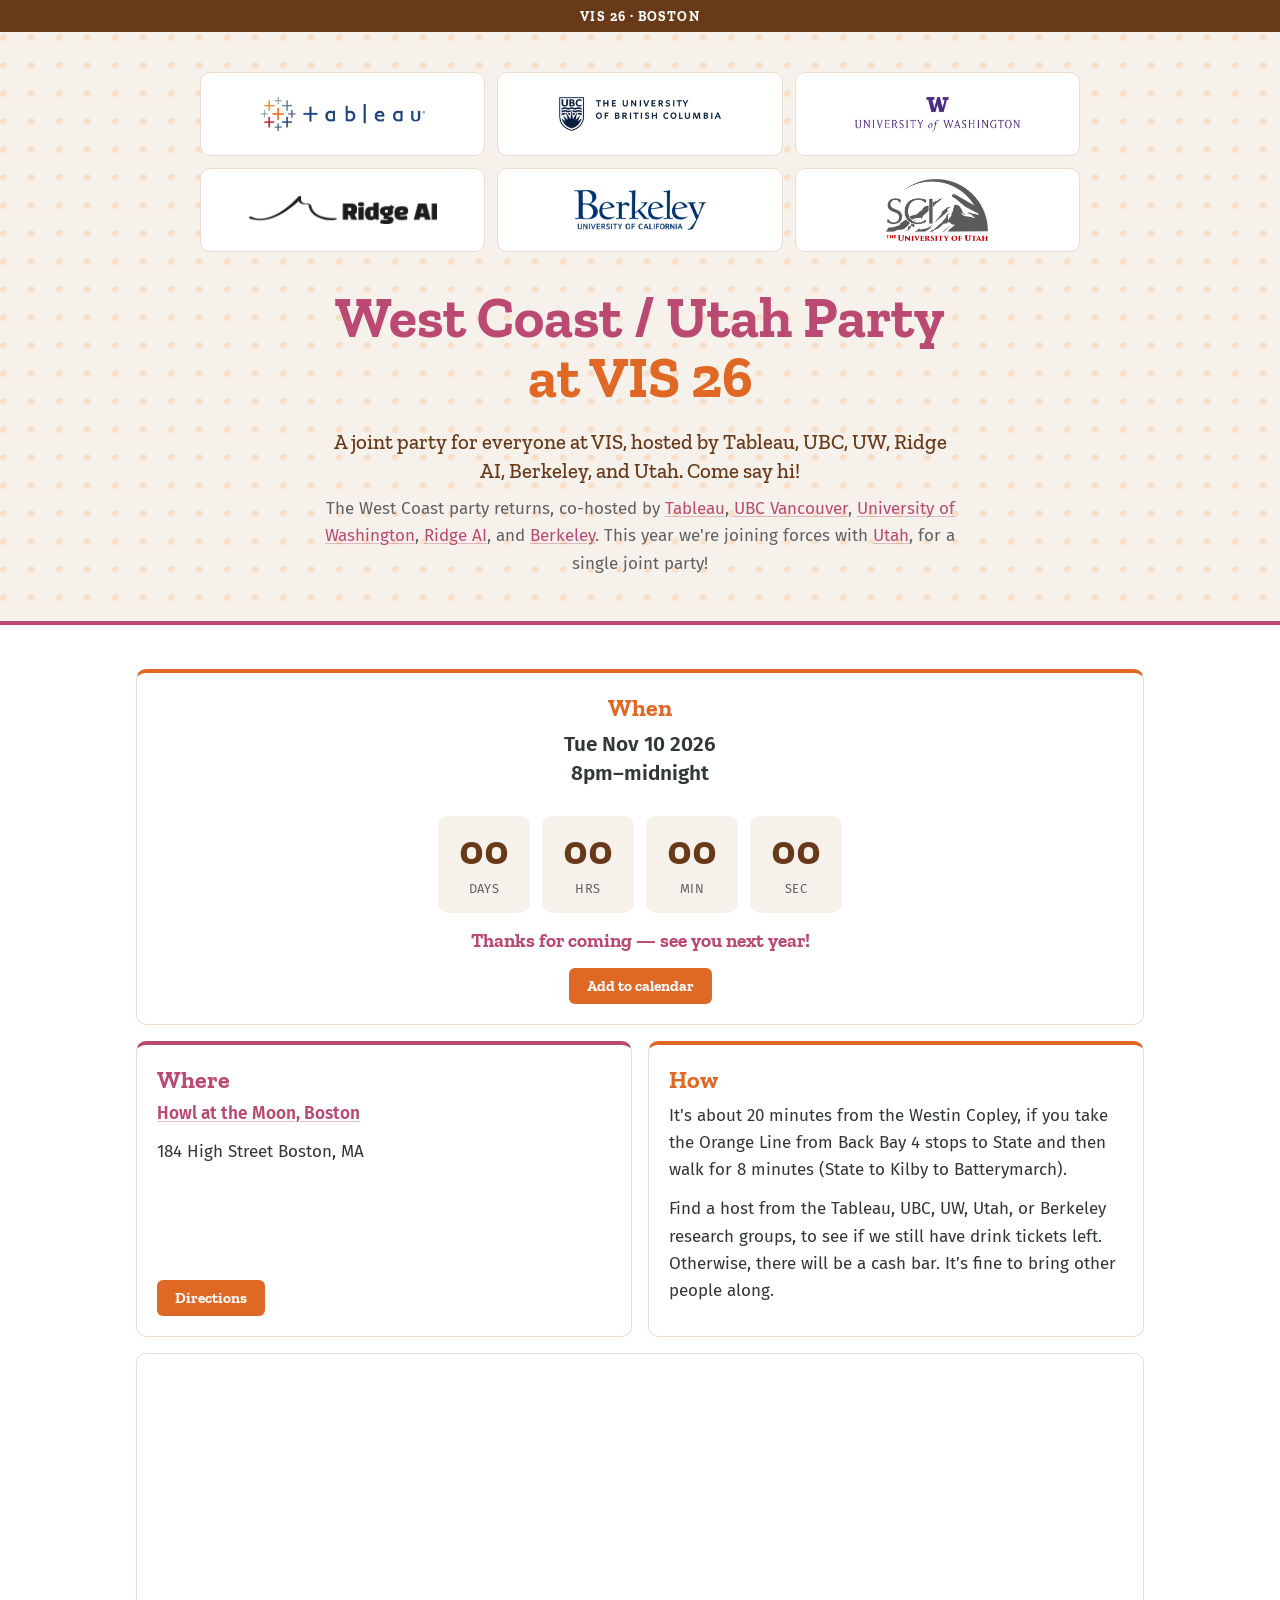
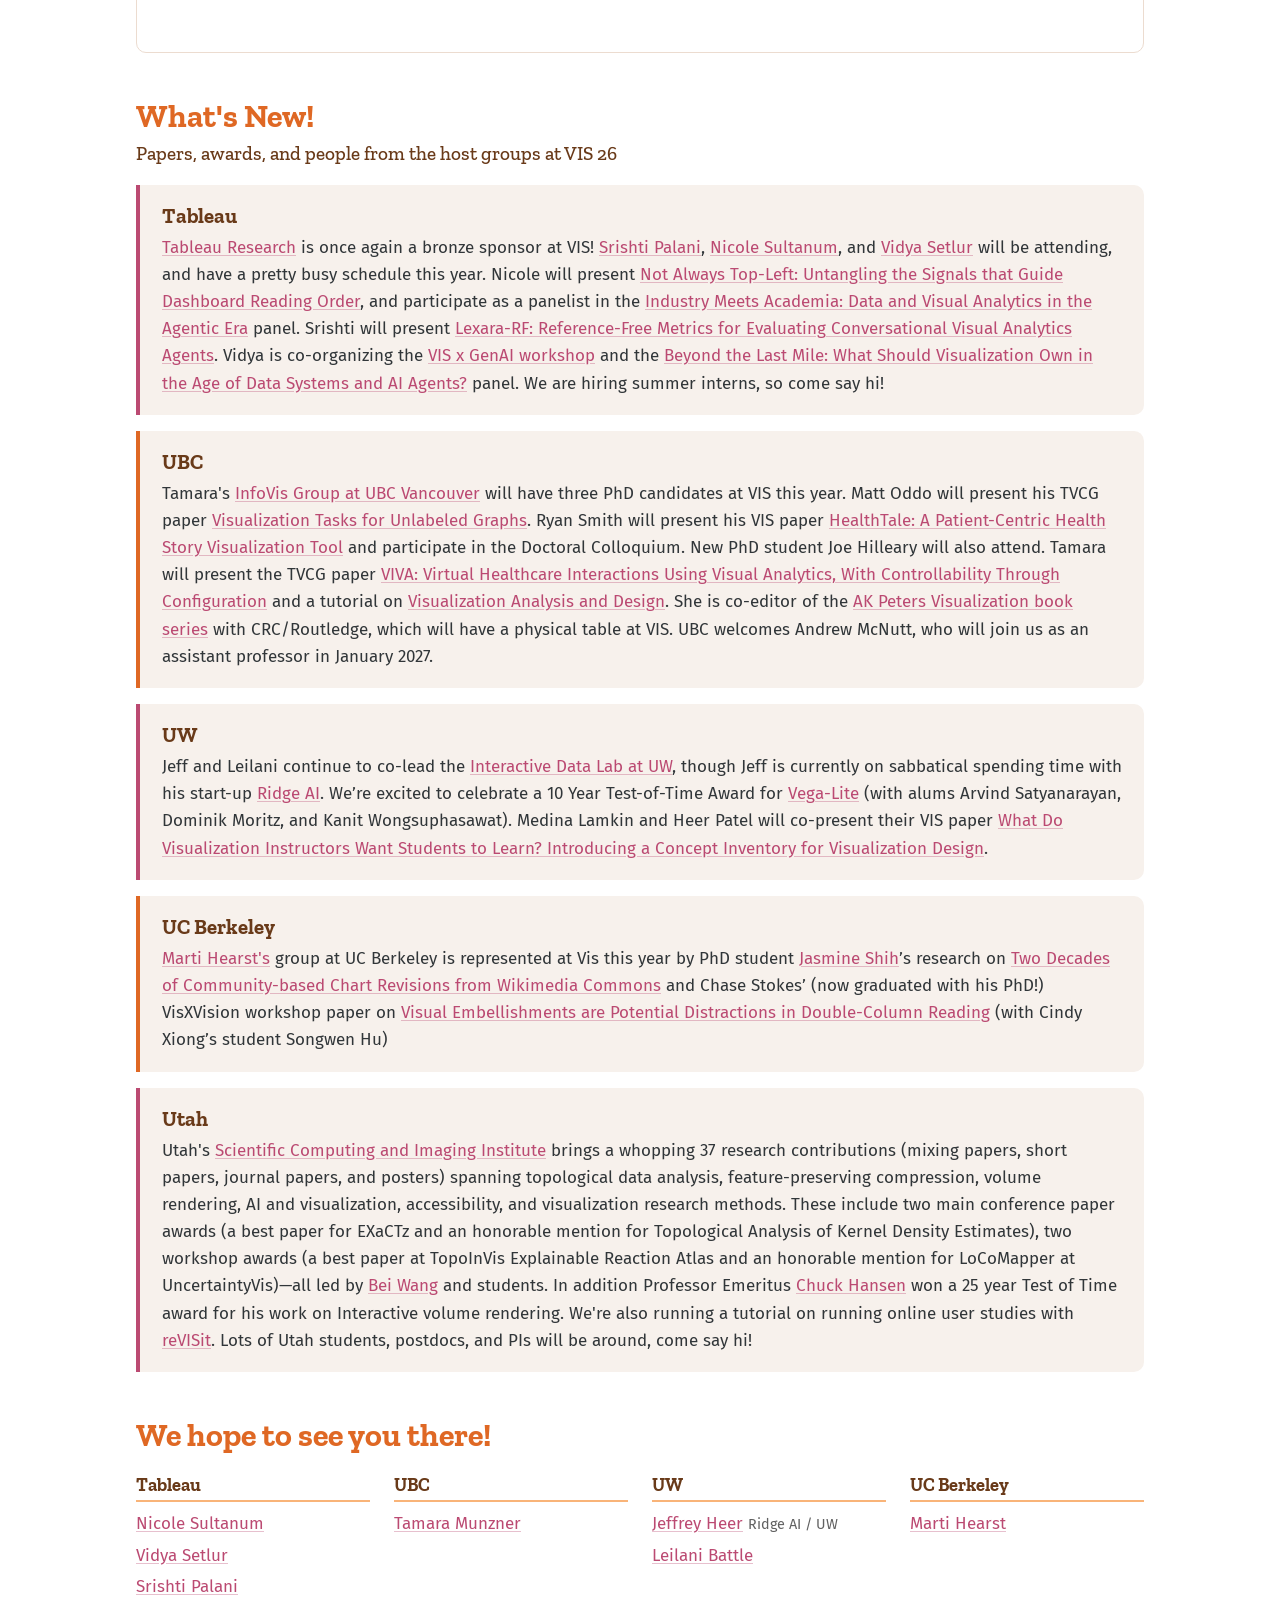
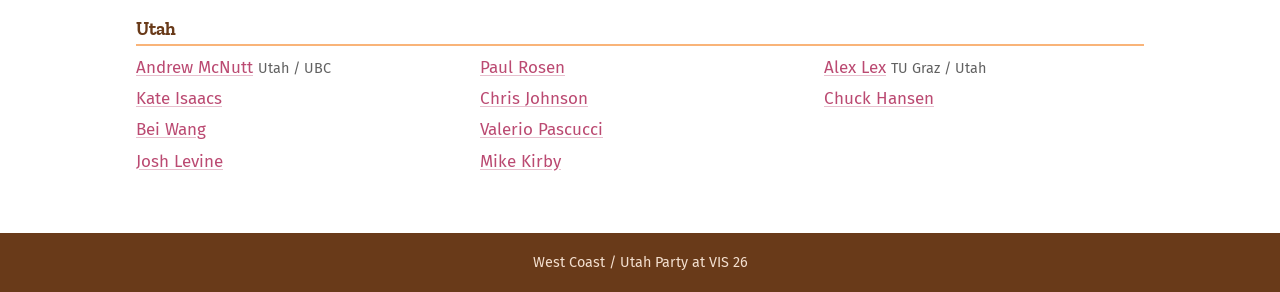
==== index.html @ 9b3b9317 "Remove footer disclaimer Co-Authored-By: Claude Opus 5.5 <noreply@anthropic.com>" ====
<!doctype html>
<html lang="en">
<head>
  <meta charset="utf-8">
  <meta name="viewport" content="width=device-width, initial-scale=1">
  <title>West Coast / Utah Party at VIS 26</title>
  <meta name="description" content="West Coast / Utah Party at VIS 26 — Tue Nov 10 2026, 8pm–midnight, Howl at the Moon, Boston.">
  <meta property="og:title" content="West Coast / Utah Party at VIS 26">
  <meta property="og:description" content="Tue Nov 10 2026, 8pm–midnight, Howl at the Moon, Boston.">
  <meta property="og:type" content="website">
  <meta property="og:url" content="https://vis26-party.github.io/">
  <meta property="og:image" content="https://vis26-party.github.io/og-image.png">
  <meta property="og:image:width" content="1200">
  <meta property="og:image:height" content="630">
  <meta property="og:image:alt" content="West Coast / Utah Party at VIS 26 — Tue Nov 10, 8pm–midnight, Howl at the Moon, with host logos">
  <meta name="twitter:card" content="summary_large_image">
  <meta name="twitter:title" content="West Coast / Utah Party at VIS 26">
  <meta name="twitter:description" content="Tue Nov 10 2026, 8pm–midnight, Howl at the Moon, Boston.">
  <meta name="twitter:image" content="https://vis26-party.github.io/og-image.png">
  <link rel="icon" href="favicon.svg" type="image/svg+xml">
  <link rel="preconnect" href="https://fonts.googleapis.com">
  <link rel="preconnect" href="https://fonts.gstatic.com" crossorigin>
  <link href="https://fonts.googleapis.com/css2?family=Fira+Sans:ital,wght@0,400;0,600;0,700;1,400&family=Zilla+Slab:wght@500;700&display=swap" rel="stylesheet">
  <link rel="stylesheet" href="style.css?v=5">
</head>
<body>
  <div class="topbar">VIS 26 &middot; Boston</div>

  <header class="hero">
    <!-- --h sizes each logo so they carry roughly equal visual area -->
    <div class="logos">
      <a href="https://research.tableau.com/" style="--h:34px"><img src="logos/tableau.png" alt="Tableau"></a>
      <a href="http://www.cs.ubc.ca/group/infovis/" style="--h:34px"><img src="logos/ubc.png" alt="UBC Vancouver"></a>
      <a href="http://idl.cs.washington.edu/" style="--h:34px"><img src="logos/uw.png" alt="University of Washington"></a>
      <a href="https://ridgedata.ai/" style="--h:29px"><img src="logos/ridge-ai.png" alt="Ridge AI"></a>
      <a href="https://people.ischool.berkeley.edu/~hearst/" style="--h:41px"><img src="logos/berkeley.png" alt="UC Berkeley"></a>
      <a href="https://www.sci.utah.edu/" style="--h:62px"><img src="logos/sci.png" alt="SCI Institute, The University of Utah"></a>
    </div>

    <h1>West Coast / Utah Party <span>at VIS 26</span></h1>
    <p class="summary">A joint party for everyone at VIS, hosted by Tableau, UBC, UW, Ridge AI, Berkeley, and Utah. Come say hi!</p>
    <p class="intro">
      The West Coast party returns, co-hosted by <a href="https://research.tableau.com/">Tableau</a>,
      <a href="http://www.cs.ubc.ca/group/infovis/">UBC Vancouver</a>,
      <a href="http://idl.cs.washington.edu/">University of Washington</a>,
      <a href="https://ridgedata.ai/">Ridge AI</a>, and
      <a href="https://people.ischool.berkeley.edu/~hearst/">Berkeley</a>.
      This year we're joining forces with <a href="https://www.cs.utah.edu/">Utah</a>, for a single joint party!
    </p>
  </header>

  <main>
    <section class="details" aria-label="Party details">
      <article class="card when">
        <div>
          <h2>When</h2>
          <p class="big">Tue Nov 10 2026<br>8pm&ndash;midnight</p>
        </div>
        <div class="countdown" id="countdown" aria-live="polite">
          <div><span id="cd-days">00</span><small>Days</small></div>
          <div><span id="cd-hours">00</span><small>Hrs</small></div>
          <div><span id="cd-mins">00</span><small>Min</small></div>
          <div><span id="cd-secs">00</span><small>Sec</small></div>
        </div>
        <p class="countdown-done" id="countdown-done" hidden></p>
        <a class="btn" href="party.ics" download>Add to calendar</a>
      </article>

      <article class="card">
        <h2>Where</h2>
        <p class="big"><a href="https://home.howlatthemoon.com/boston/">Howl at the Moon, Boston</a></p>
        <p>184 High Street Boston, MA</p>
        <a class="btn" href="https://www.google.com/maps/dir/?api=1&amp;destination=184+High+St,+Boston,+MA+02110">Directions</a>
      </article>

      <article class="card">
        <h2>How</h2>
        <p>It's about 20 minutes from the Westin Copley, if you take the Orange Line from Back Bay 4 stops to State and then walk for 8 minutes (State to Kilby to Batterymarch).</p>
        <p>Find a host from the Tableau, UBC, UW, Utah, or Berkeley research groups, to see if we still have drink tickets left. Otherwise, there will be a cash bar. It’s fine to bring other people along.</p>
      </article>
    </section>

    <iframe class="map" title="Map to Howl at the Moon, 184 High St, Boston" loading="lazy" referrerpolicy="no-referrer-when-downgrade"
      src="https://www.google.com/maps?q=Howl+at+the+Moon,+184+High+St,+Boston,+MA+02110&amp;output=embed"></iframe>

    <section>
      <h2 class="section-title">What's New!</h2>
      <p class="subhead">Papers, awards, and people from the host groups at VIS 26</p>
      <div class="news">
        <article>
          <h3>Tableau</h3>
          <p><a href="https://www.tableau.com/research">Tableau Research</a> is once again a bronze sponsor at VIS! <a href="https://www.tableau.com/research/people/srishti-palani">Srishti Palani</a>, <a href="https://www.tableau.com/research/people/nicole-sultanum">Nicole Sultanum</a>, and <a href="https://www.tableau.com/research/people/vidya-setlur">Vidya Setlur</a> will be attending, and have a pretty busy schedule this year. Nicole will present <a href="https://www.tableau.com/research/publications/reading-order">Not Always Top-Left: Untangling the Signals that Guide Dashboard Reading Order</a>, and participate as a panelist in the <a href="https://ieeevis.org/year/2026/program/session/v-panels-industry-meets-academia-panel3/">Industry Meets Academia: Data and Visual Analytics in the Agentic Era</a> panel. Srishti will present <a href="https://www.tableau.com/research/publications/lexara-rf">Lexara-RF: Reference-Free Metrics for Evaluating Conversational Visual Analytics Agents</a>. Vidya is co-organizing the <a href="https://visxgenai.github.io/">VIS x GenAI workshop</a> and the <a href="https://ieeevis.org/year/2026/program/session/v-panels-beyond-the-last-mile-panel7/">Beyond the Last Mile: What Should Visualization Own in the Age of Data Systems and AI Agents?</a> panel. We are hiring summer interns, so come say hi!</p>
        </article>
        <article>
          <h3>UBC</h3>
          <p>Tamara's <a href="http://www.cs.ubc.ca/group/infovis/">InfoVis Group at UBC Vancouver</a> will have three PhD candidates at VIS this year. Matt Oddo will present his TVCG paper <a href="https://www.cs.ubc.ca/group/infovis/pubs/2026/unlabelledgraphstasks/">Visualization Tasks for Unlabeled Graphs</a>. Ryan Smith will present his VIS paper <a href="https://www.cs.ubc.ca/group/infovis/pubs/2026/healthtale/">HealthTale: A Patient-Centric Health Story Visualization Tool</a> and participate in the Doctoral Colloquium. New PhD student Joe Hilleary will also attend. Tamara will present the TVCG paper <a href="https://www.cs.ubc.ca/group/infovis/pubs/2025/viva/">VIVA: Virtual Healthcare Interactions Using Visual Analytics, With Controllability Through Configuration</a> and a tutorial on <a href="https://www.cs.ubc.ca/~tmm/vadbook/">Visualization Analysis and Design</a>. She is co-editor of the <a href="https://www.routledge.com/AK-Peters-Visualization-Series/book-series/CRCVIS">AK Peters Visualization book series</a> with CRC/Routledge, which will have a physical table at VIS. UBC welcomes Andrew McNutt, who will join us as an assistant professor in January 2027.</p>
        </article>
        <article>
          <h3>UW</h3>
          <p>Jeff and Leilani continue to co-lead the <a href="https://idl.cs.washington.edu/">Interactive Data Lab at UW</a>, though Jeff is currently on sabbatical spending time with his start-up <a href="https://www.ridgedata.ai/">Ridge AI</a>. We’re excited to celebrate a 10 Year Test-of-Time Award for <a href="https://idl.uw.edu/papers/vega-lite">Vega-Lite</a> (with alums Arvind Satyanarayan, Dominik Moritz, and Kanit Wongsuphasawat). Medina Lamkin and Heer Patel will co-present their VIS paper <a href="https://arxiv.org/pdf/2608.20090">What Do Visualization Instructors Want Students to Learn? Introducing a Concept Inventory for Visualization Design</a>.</p>
        </article>
        <article>
          <h3>UC Berkeley</h3>
          <p><a href="https://people.ischool.berkeley.edu/~hearst/">Marti Hearst's</a> group at UC Berkeley is represented at Vis this year by PhD student <a href="https://jasmineyshih.github.io/">Jasmine Shih</a>’s research on <a href="https://arxiv.org/pdf/2610.19337">Two Decades of Community-based Chart Revisions from Wikimedia Commons</a> and Chase Stokes’ (now graduated with his PhD!) VisXVision workshop paper on <a href="https://arxiv.org/pdf/2609.22477">Visual Embellishments are Potential Distractions in Double-Column Reading</a> (with Cindy Xiong’s student Songwen Hu)</p>
        </article>
        <article>
          <h3>Utah</h3>
          <p>Utah's <a href="https://www.sci.utah.edu/">Scientific Computing and Imaging Institute</a> brings a whopping 37 research contributions (mixing papers, short papers, journal papers, and posters) spanning topological data analysis, feature-preserving compression, volume rendering, AI and visualization, accessibility, and visualization research methods. These include two main conference paper awards (a best paper for EXaCTz and an honorable mention for Topological Analysis of Kernel Density Estimates), two workshop awards (a best paper at TopoInVis Explainable Reaction Atlas and an honorable mention for LoCoMapper at UncertaintyVis)&mdash;all led by <a href="https://www.sci.utah.edu/~beiwang/">Bei Wang</a> and students. In addition Professor Emeritus <a href="https://users.cs.utah.edu/~hansen/">Chuck Hansen</a> won a 25 year Test of Time award for his work on Interactive volume rendering. We're also running a tutorial on running online user studies with <a href="https://revisit.dev/">reVISit</a>. Lots of Utah students, postdocs, and PIs will be around, come say hi!</p>
        </article>
      </div>
    </section>

    <section class="signoff">
      <h2 class="section-title">We hope to see you there!</h2>
      <div class="hosts">
        <div>
          <h3>Tableau</h3>
          <ul>
            <li><a href="https://www.tableau.com/research/people/nicole-sultanum">Nicole Sultanum</a></li>
            <li><a href="https://www.vidyasetlur.com/">Vidya Setlur</a></li>
            <li><a href="https://www.tableau.com/research/people/srishti-palani">Srishti Palani</a></li>
          </ul>
        </div>
        <div>
          <h3>UBC</h3>
          <ul>
            <li><a href="https://www.cs.ubc.ca/~tmm/">Tamara Munzner</a></li>
          </ul>
        </div>
        <div>
          <h3>UW</h3>
          <ul>
            <li><a href="https://jheer.org/">Jeffrey Heer</a> <span>Ridge AI / UW</span></li>
            <li><a href="https://homes.cs.washington.edu/~leibatt/">Leilani Battle</a></li>
          </ul>
        </div>
        <div>
          <h3>UC Berkeley</h3>
          <ul>
            <li><a href="https://people.ischool.berkeley.edu/~hearst/">Marti Hearst</a></li>
          </ul>
        </div>
        <div class="wide">
          <h3>Utah</h3>
          <ul>
            <li><a href="https://www.mcnutt.in/">Andrew McNutt</a> <span>Utah / UBC</span></li>
            <li><a href="https://kisaacs.github.io/">Kate Isaacs</a></li>
            <li><a href="https://www.sci.utah.edu/~beiwang/">Bei Wang</a></li>
            <li><a href="https://jalevine.bitbucket.io/">Josh Levine</a></li>
            <li><a href="https://cspaul.com/">Paul Rosen</a></li>
            <li><a href="https://users.cs.utah.edu/~crj/">Chris Johnson</a></li>
            <li><a href="https://www.sci.utah.edu/people/pascucci.html">Valerio Pascucci</a></li>
            <li><a href="https://www.cs.utah.edu/~kirby/">Mike Kirby</a></li>
            <li><a href="https://alexander-lex.net/">Alex Lex</a> <span>TU Graz / Utah</span></li>
            <li><a href="https://users.cs.utah.edu/~hansen/">Chuck Hansen</a></li>
          </ul>
        </div>
      </div>
    </section>
  </main>

  <footer>West Coast / Utah Party at VIS 26</footer>

  <script src="script.js?v=4"></script>
</body>
</html>
---- style.css ----
/* Colors and type follow the IEEE VIS 2026 site (ieeevis.org/year/2026) */
:root {
  --bg: #ffffff;
  --band: #f7f1ec;
  --card: #ffffff;
  --text: #313639;
  --muted: #616161;
  --brown: #693a19;
  --orange: #df6824;
  --raspberry: #bb4a72;
  --peach: #f9b479;
  --line: #ecdcd0;
  --slab: "Zilla Slab", Georgia, serif;
  --sans: "Fira Sans", system-ui, -apple-system, "Segoe UI", sans-serif;
}

* { box-sizing: border-box; }

html { color-scheme: light; }

body {
  margin: 0;
  background: var(--bg);
  color: var(--text);
  font: 400 17px/1.6 var(--sans);
}

a { color: var(--raspberry); text-decoration-color: rgba(187, 74, 114, 0.35); text-underline-offset: 2px; }
a:hover { color: var(--orange); text-decoration-color: currentColor; }

.topbar {
  padding: 8px 16px;
  background: var(--brown);
  color: #fff;
  font: 700 0.85rem var(--slab);
  letter-spacing: 0.08em;
  text-align: center;
  text-transform: uppercase;
}

/* Hero */
.hero {
  padding: 40px 16px 44px;
  text-align: center;
  background:
    radial-gradient(circle at 12% 20%, rgba(249, 180, 121, 0.28) 0 3px, transparent 4px) 0 0 / 28px 28px,
    var(--band);
  border-bottom: 4px solid var(--raspberry);
}

.logos {
  display: grid;
  grid-template-columns: repeat(3, 1fr);
  gap: 12px;
  max-width: 880px;
  margin: 0 auto 36px;
}

.logos a {
  display: flex;
  align-items: center;
  justify-content: center;
  height: 84px;
  padding: 10px 14px;
  background: #fff;
  border: 1px solid var(--line);
  border-radius: 10px;
}

.logos img {
  height: var(--h);
  max-width: 100%;
  object-fit: contain;
}

h1 {
  margin: 0;
  font: 700 clamp(2.2rem, 6vw, 3.6rem)/1.05 var(--slab);
  color: var(--raspberry);
}

h1 span { display: block; color: var(--orange); }

.summary {
  max-width: 620px;
  margin: 18px auto 10px;
  font: 500 1.3rem/1.4 var(--slab);
  color: var(--brown);
}

.intro {
  max-width: 640px;
  margin: 0 auto;
  color: var(--muted);
}

/* Content */
main {
  max-width: 1040px;
  margin: 0 auto;
  padding: 0 16px 56px;
}

section { padding-top: 44px; }

.section-title {
  margin: 0 0 20px;
  font: 700 2rem/1.2 var(--slab);
  color: var(--orange);
}

.details {
  display: grid;
  grid-template-columns: repeat(2, 1fr);
  gap: 16px;
}

.card {
  display: flex;
  flex-direction: column;
  align-items: flex-start;
  padding: 20px;
  background: var(--card);
  border: 1px solid var(--line);
  border-top: 4px solid var(--orange);
  border-radius: 10px;
}

.card:nth-child(even) { border-top-color: var(--raspberry); }

.card h2 {
  margin: 0 0 8px;
  font: 700 1.5rem var(--slab);
  color: var(--orange);
}

.card:nth-child(even) h2 { color: var(--raspberry); }

.card p { margin: 0 0 12px; }

.card .big { font-weight: 600; font-size: 1.08rem; line-height: 1.4; }

.card .btn { margin-top: auto; }

.card.when {
  grid-column: 1 / -1;
  align-items: center;
  gap: 16px;
  text-align: center;
}

.card.when > *,
.card.when .btn { margin: 0; }

.card.when .big { font-size: 1.3rem; }

.card.when .countdown { gap: 12px; }

.card.when .countdown div { min-width: 92px; padding: 12px 10px; border-radius: 10px; }

.card.when .countdown span { font-size: 2.6rem; }

.card.when .countdown small { font-size: 0.8rem; }

.countdown {
  display: flex;
  gap: 6px;
  margin: 0 0 14px;
}

.countdown div {
  min-width: 48px;
  padding: 6px 4px;
  background: var(--band);
  border-radius: 6px;
  text-align: center;
}

.countdown span {
  display: block;
  font: 700 1.35rem/1.1 var(--slab);
  font-variant-numeric: tabular-nums;
  color: var(--brown);
}

.countdown small {
  font-size: 0.68rem;
  letter-spacing: 0.05em;
  text-transform: uppercase;
  color: var(--muted);
}

.countdown-done { font: 700 1.2rem var(--slab); color: var(--raspberry); }

.btn {
  display: inline-block;
  padding: 9px 18px;
  border-radius: 6px;
  background: var(--orange);
  color: #fff;
  font: 700 0.95rem var(--slab);
  text-decoration: none;
}

.btn:hover { background: var(--raspberry); color: #fff; }

.map {
  display: block;
  width: 100%;
  height: 300px;
  margin-top: 16px;
  border: 1px solid var(--line);
  border-radius: 10px;
}

.subhead {
  margin: -14px 0 20px;
  font: 500 1.2rem var(--slab);
  color: var(--brown);
}

.news { display: grid; gap: 16px; }

.news article {
  padding: 18px 22px;
  background: var(--band);
  border-left: 4px solid var(--raspberry);
  border-radius: 0 10px 10px 0;
}

.news article:nth-child(even) { border-left-color: var(--orange); }

.news h3 {
  margin: 0 0 6px;
  font: 700 1.3rem var(--slab);
  color: var(--brown);
}

.news p { margin: 0; }

.hosts {
  display: grid;
  grid-template-columns: repeat(4, 1fr);
  gap: 16px 24px;
}

.hosts .wide { grid-column: 1 / -1; }

.hosts h3 {
  margin: 0 0 6px;
  padding-bottom: 4px;
  border-bottom: 2px solid var(--peach);
  font: 700 1.15rem var(--slab);
  color: var(--brown);
}

.hosts ul { list-style: none; margin: 0; padding: 0; }

.hosts .wide ul { columns: 3; column-gap: 24px; }

.hosts li { padding: 2px 0; break-inside: avoid; }

.hosts span { color: var(--muted); font-size: 0.9rem; }

footer {
  padding: 18px 16px;
  background: var(--brown);
  color: #f3dfcf;
  font-size: 0.9rem;
  text-align: center;
}

@media (max-width: 960px) {
  .hosts { grid-template-columns: repeat(2, 1fr); }
  .hosts .wide ul { columns: 2; }
}

@media (max-width: 560px) {
  body { font-size: 16px; }
  .logos { grid-template-columns: repeat(2, 1fr); gap: 8px; }
  .logos a { height: 68px; padding: 8px 10px; }
  .logos img { height: calc(var(--h) * 0.8); }
  .details { grid-template-columns: 1fr; }
  .card.when .countdown { gap: 6px; align-self: stretch; }
  .card.when .countdown div { min-width: 0; flex: 1; padding: 10px 4px; }
  .card.when .countdown span { font-size: 1.9rem; }
  .card.when .countdown small { font-size: 0.68rem; }
  .hosts { grid-template-columns: 1fr; }
  .map { height: 240px; }
}
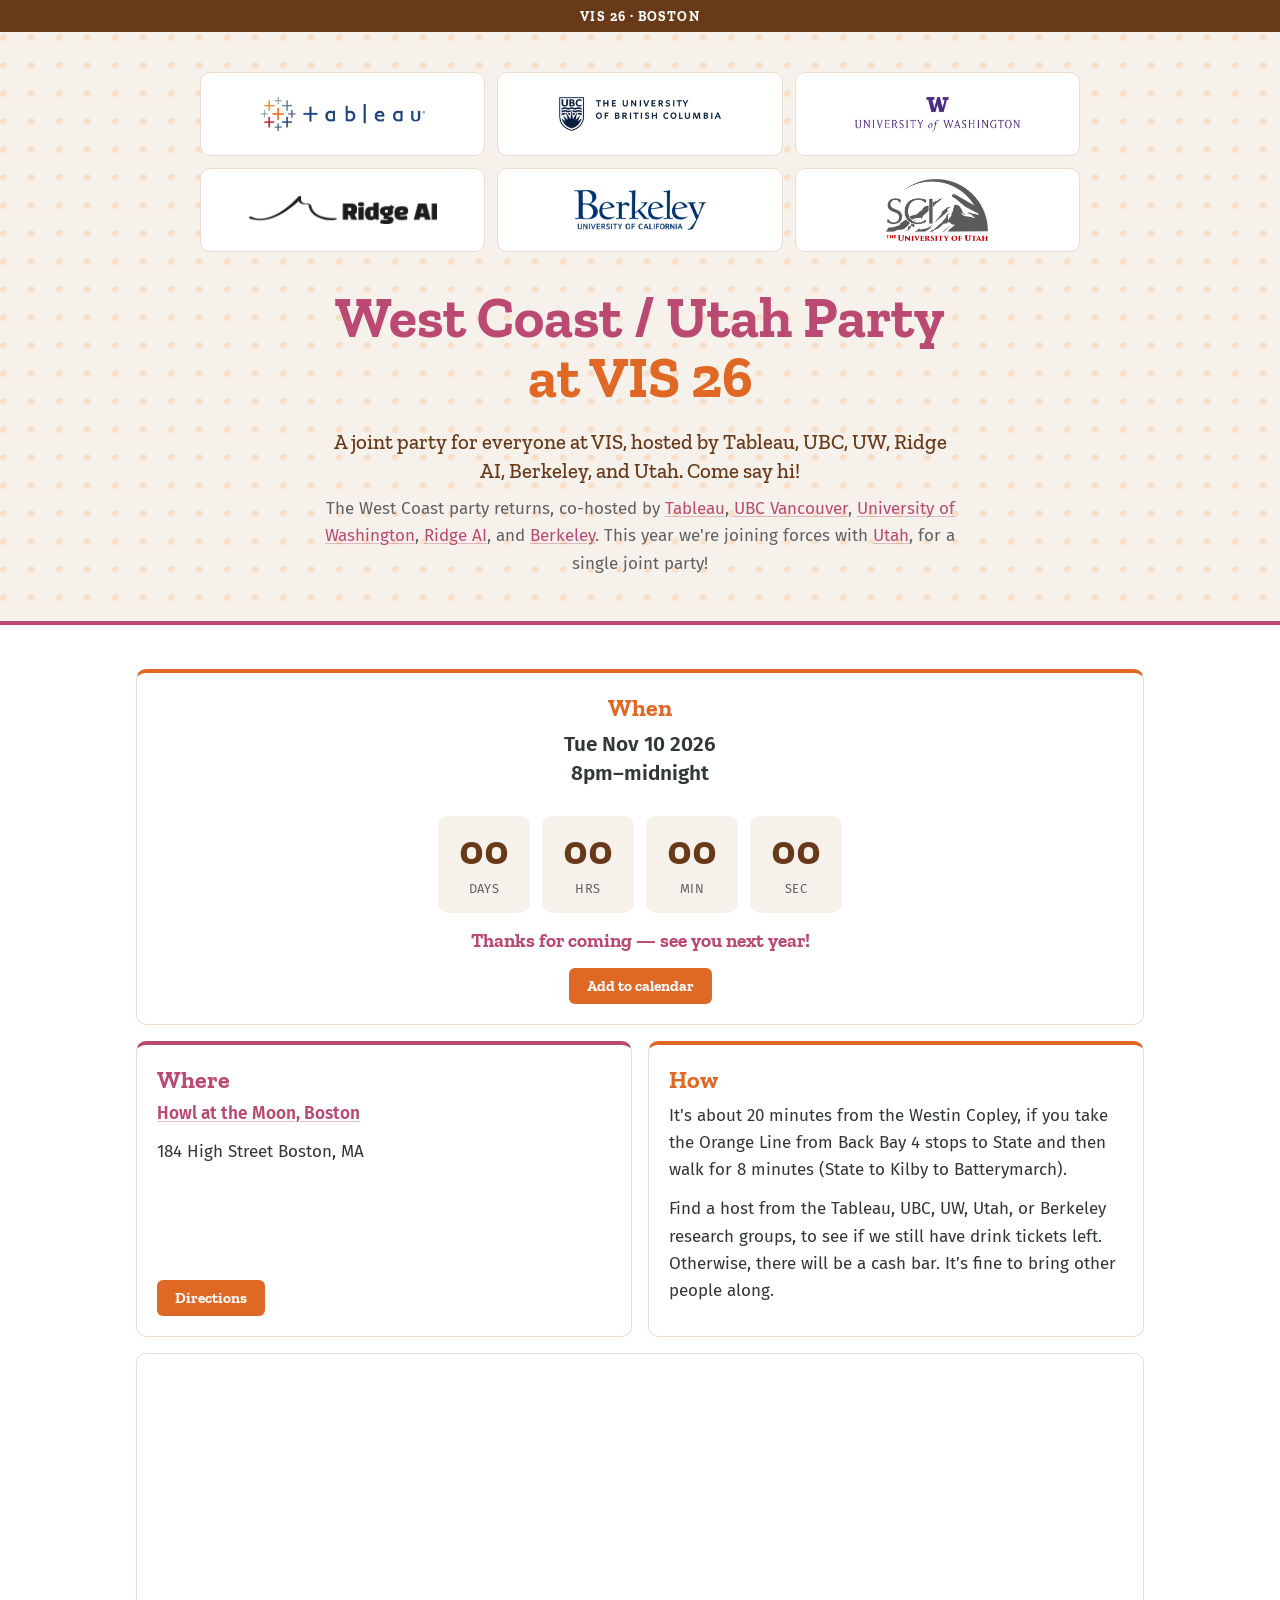
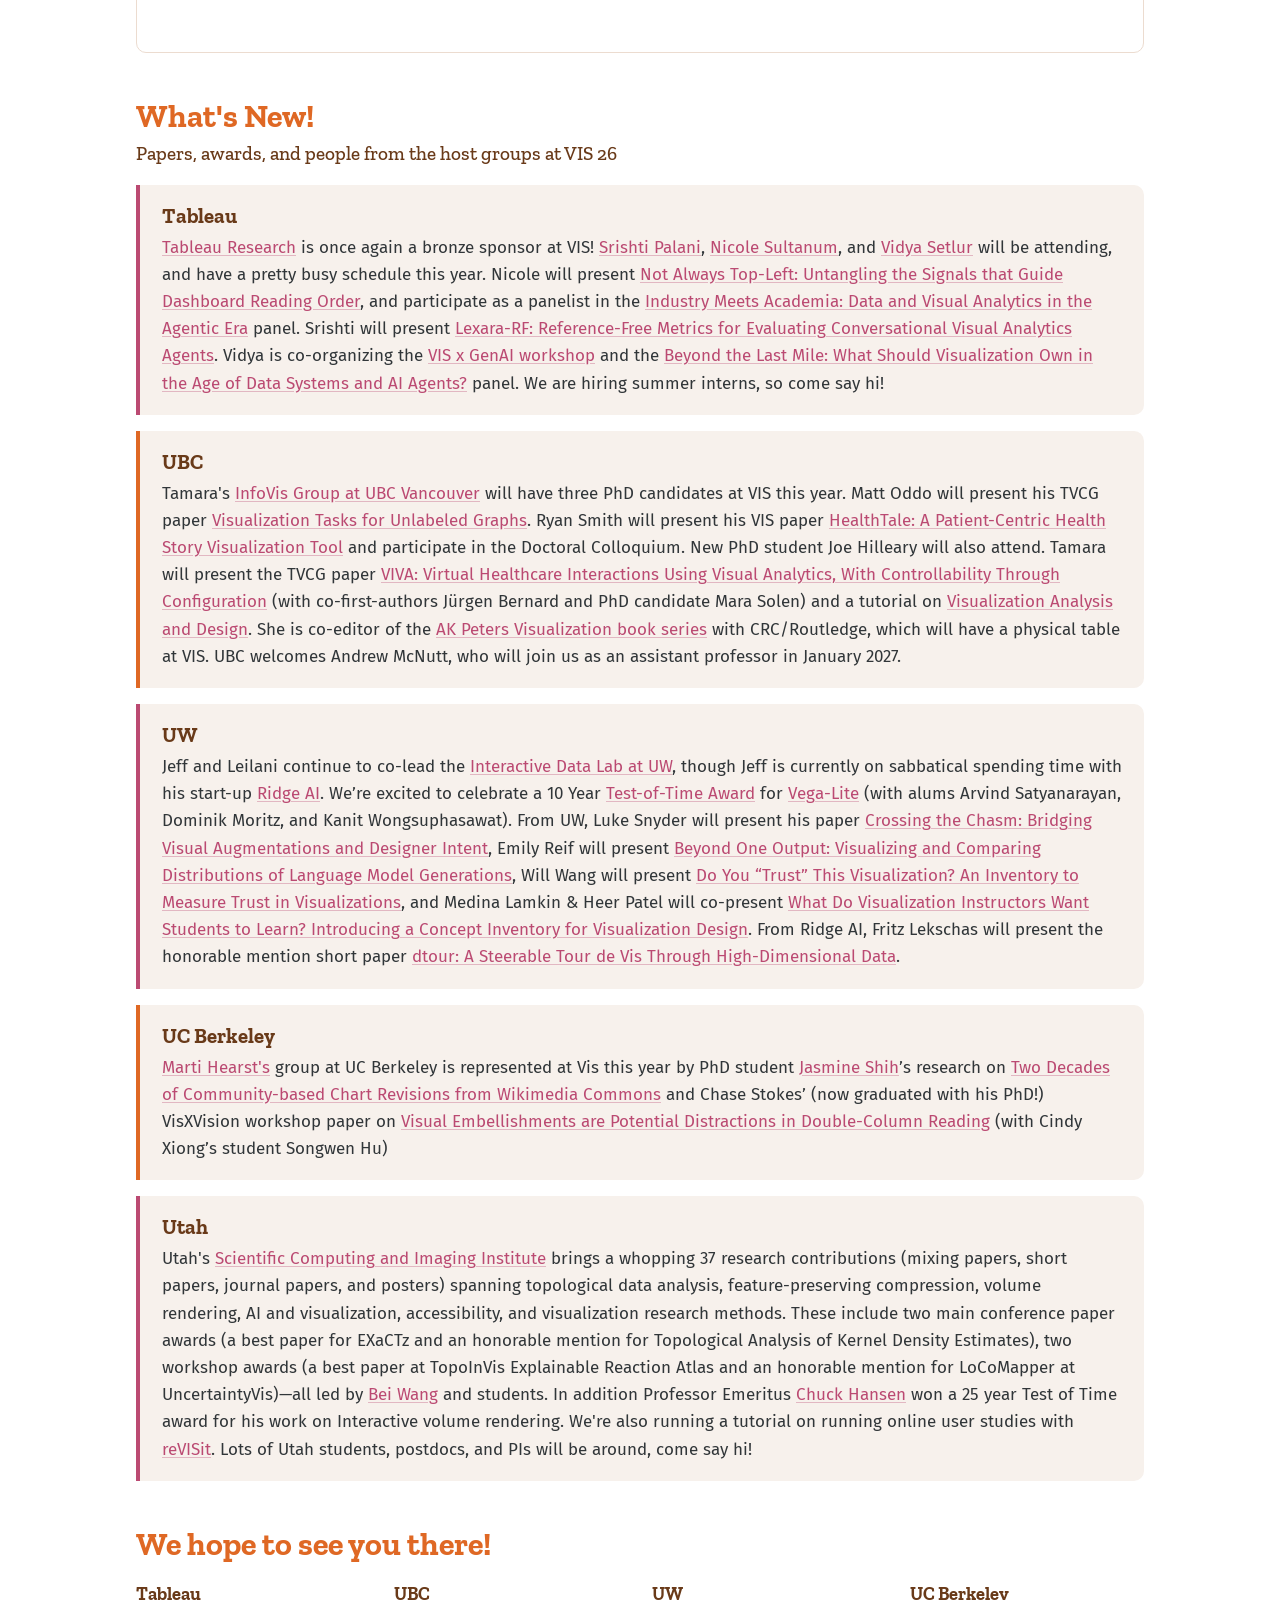
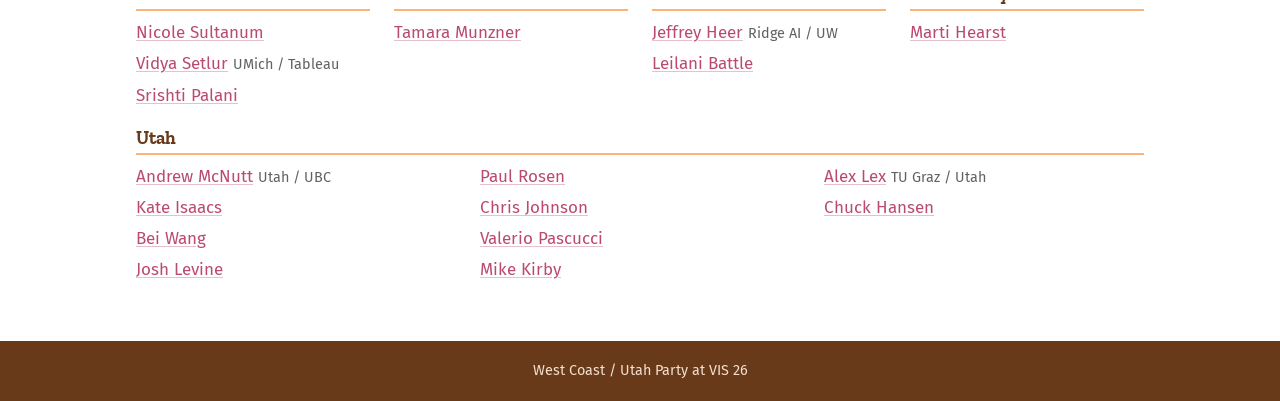
==== commit 419ce484: "Update UBC and UW blurbs; label Vidya UMich / Tableau Co-Authored-By: Claude Opus 5.5 <noreply@anthr" ====
--- a/index.html
+++ b/index.html
@@ -93,11 +93,11 @@
         </article>
         <article>
           <h3>UBC</h3>
-          <p>Tamara's <a href="http://www.cs.ubc.ca/group/infovis/">InfoVis Group at UBC Vancouver</a> will have three PhD candidates at VIS this year. Matt Oddo will present his TVCG paper <a href="https://www.cs.ubc.ca/group/infovis/pubs/2026/unlabelledgraphstasks/">Visualization Tasks for Unlabeled Graphs</a>. Ryan Smith will present his VIS paper <a href="https://www.cs.ubc.ca/group/infovis/pubs/2026/healthtale/">HealthTale: A Patient-Centric Health Story Visualization Tool</a> and participate in the Doctoral Colloquium. New PhD student Joe Hilleary will also attend. Tamara will present the TVCG paper <a href="https://www.cs.ubc.ca/group/infovis/pubs/2025/viva/">VIVA: Virtual Healthcare Interactions Using Visual Analytics, With Controllability Through Configuration</a> and a tutorial on <a href="https://www.cs.ubc.ca/~tmm/vadbook/">Visualization Analysis and Design</a>. She is co-editor of the <a href="https://www.routledge.com/AK-Peters-Visualization-Series/book-series/CRCVIS">AK Peters Visualization book series</a> with CRC/Routledge, which will have a physical table at VIS. UBC welcomes Andrew McNutt, who will join us as an assistant professor in January 2027.</p>
+          <p>Tamara's <a href="http://www.cs.ubc.ca/group/infovis/">InfoVis Group at UBC Vancouver</a> will have three PhD candidates at VIS this year. Matt Oddo will present his TVCG paper <a href="https://www.cs.ubc.ca/group/infovis/pubs/2026/unlabelledgraphstasks/">Visualization Tasks for Unlabeled Graphs</a>. Ryan Smith will present his VIS paper <a href="https://www.cs.ubc.ca/group/infovis/pubs/2026/healthtale/">HealthTale: A Patient-Centric Health Story Visualization Tool</a> and participate in the Doctoral Colloquium. New PhD student Joe Hilleary will also attend. Tamara will present the TVCG paper <a href="https://www.cs.ubc.ca/group/infovis/pubs/2025/viva/">VIVA: Virtual Healthcare Interactions Using Visual Analytics, With Controllability Through Configuration</a> (with co-first-authors Jürgen Bernard and PhD candidate Mara Solen) and a tutorial on <a href="https://www.cs.ubc.ca/~tmm/vadbook/">Visualization Analysis and Design</a>. She is co-editor of the <a href="https://www.routledge.com/AK-Peters-Visualization-Series/book-series/CRCVIS">AK Peters Visualization book series</a> with CRC/Routledge, which will have a physical table at VIS. UBC welcomes Andrew McNutt, who will join us as an assistant professor in January 2027.</p>
         </article>
         <article>
           <h3>UW</h3>
-          <p>Jeff and Leilani continue to co-lead the <a href="https://idl.cs.washington.edu/">Interactive Data Lab at UW</a>, though Jeff is currently on sabbatical spending time with his start-up <a href="https://www.ridgedata.ai/">Ridge AI</a>. We’re excited to celebrate a 10 Year Test-of-Time Award for <a href="https://idl.uw.edu/papers/vega-lite">Vega-Lite</a> (with alums Arvind Satyanarayan, Dominik Moritz, and Kanit Wongsuphasawat). Medina Lamkin and Heer Patel will co-present their VIS paper <a href="https://arxiv.org/pdf/2608.20090">What Do Visualization Instructors Want Students to Learn? Introducing a Concept Inventory for Visualization Design</a>.</p>
+          <p>Jeff and Leilani continue to co-lead the <a href="https://idl.cs.washington.edu/">Interactive Data Lab at UW</a>, though Jeff is currently on sabbatical spending time with his start-up <a href="https://www.ridgedata.ai/">Ridge AI</a>. We’re excited to celebrate a 10 Year <a href="https://ieeevis.org/year/2026/info/awards/test-of-time-awards/">Test-of-Time Award</a> for <a href="https://idl.uw.edu/papers/vega-lite">Vega-Lite</a> (with alums Arvind Satyanarayan, Dominik Moritz, and Kanit Wongsuphasawat). From UW, Luke Snyder will present his paper <a href="https://idl.uw.edu/papers/crossing-the-chasm">Crossing the Chasm: Bridging Visual Augmentations and Designer Intent</a>, Emily Reif will present <a href="https://arxiv.org/pdf/2604.18724">Beyond One Output: Visualizing and Comparing Distributions of Language Model Generations</a>, Will Wang will present <a href="https://arxiv.org/pdf/2503.17670">Do You “Trust” This Visualization? An Inventory to Measure Trust in Visualizations</a>, and Medina Lamkin &amp; Heer Patel will co-present <a href="https://arxiv.org/pdf/2608.20090">What Do Visualization Instructors Want Students to Learn? Introducing a Concept Inventory for Visualization Design</a>. From Ridge AI, Fritz Lekschas will present the honorable mention short paper <a href="https://arxiv.org/abs/2605.04306">dtour: A Steerable Tour de Vis Through High-Dimensional Data</a>.</p>
         </article>
         <article>
           <h3>UC Berkeley</h3>
@@ -117,7 +117,7 @@
           <h3>Tableau</h3>
           <ul>
             <li><a href="https://www.tableau.com/research/people/nicole-sultanum">Nicole Sultanum</a></li>
-            <li><a href="https://www.vidyasetlur.com/">Vidya Setlur</a></li>
+            <li><a href="https://www.vidyasetlur.com/">Vidya Setlur</a> <span>UMich / Tableau</span></li>
             <li><a href="https://www.tableau.com/research/people/srishti-palani">Srishti Palani</a></li>
           </ul>
         </div>
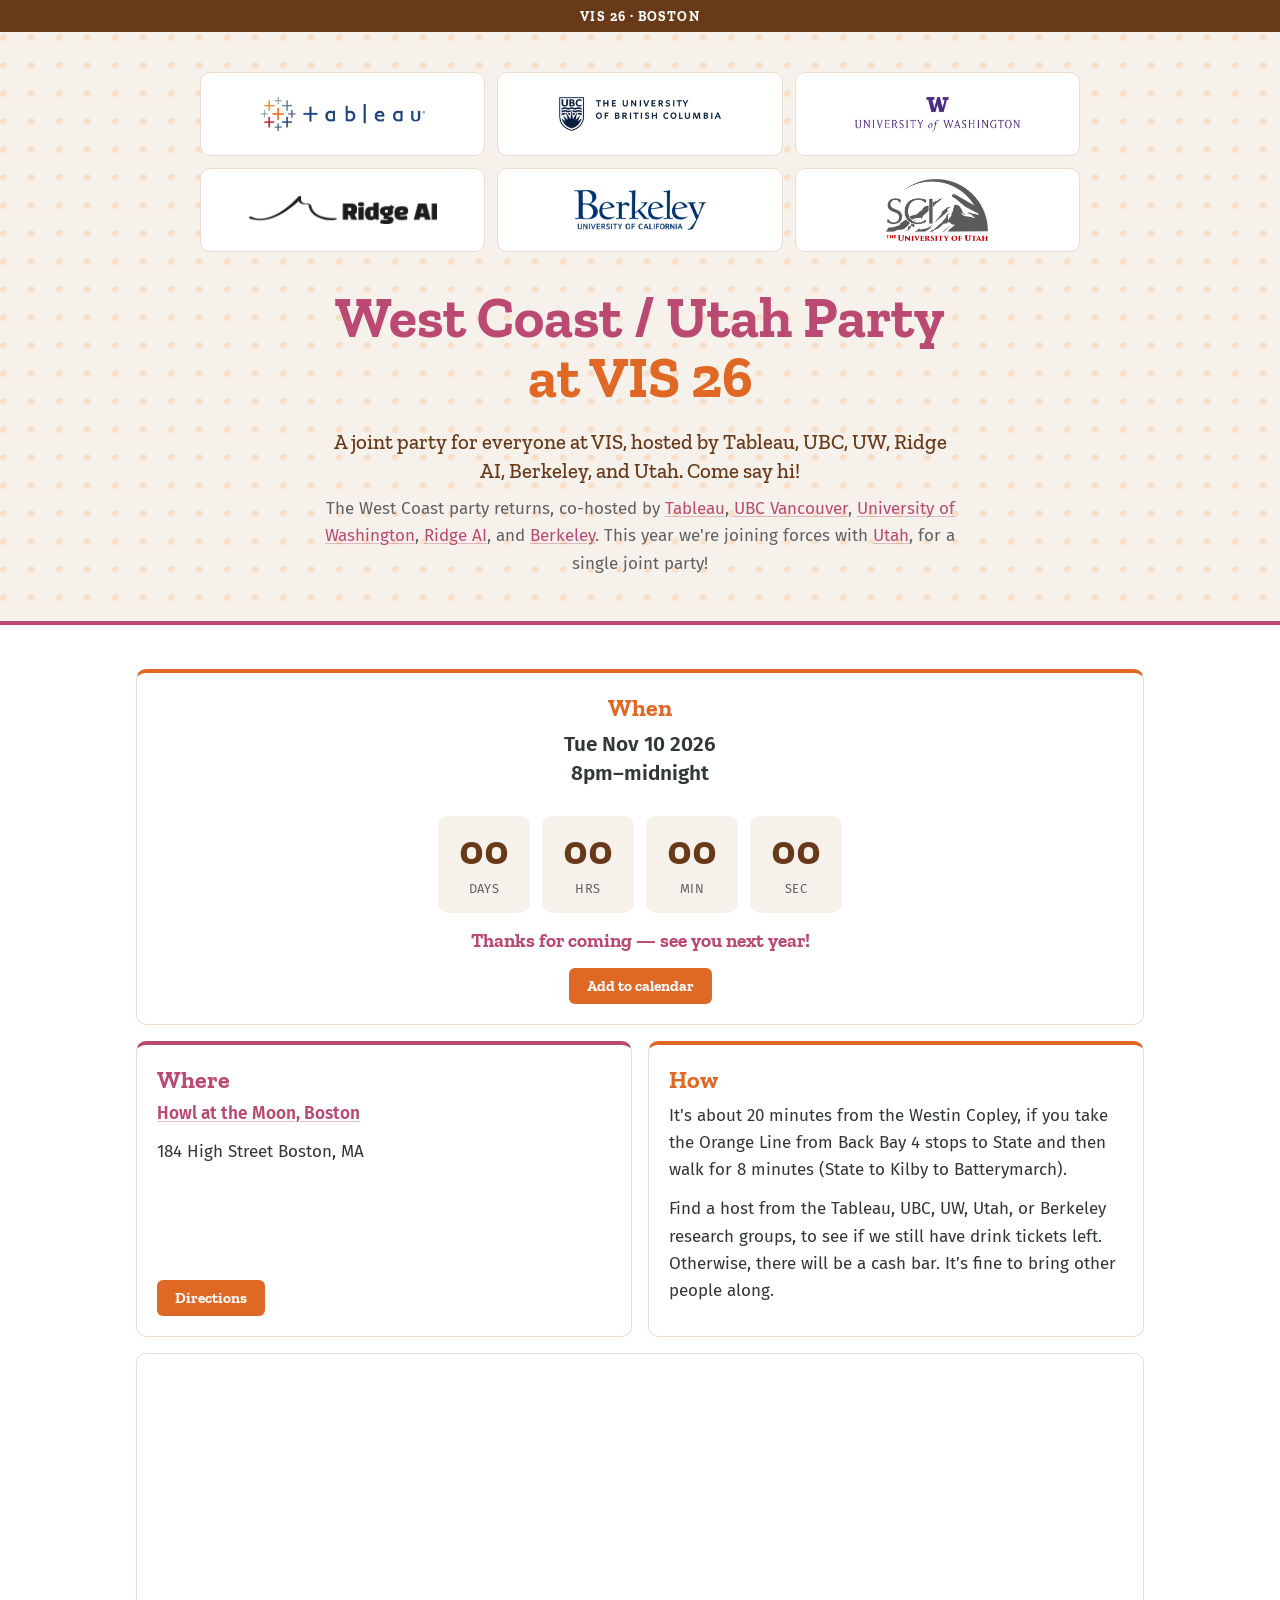
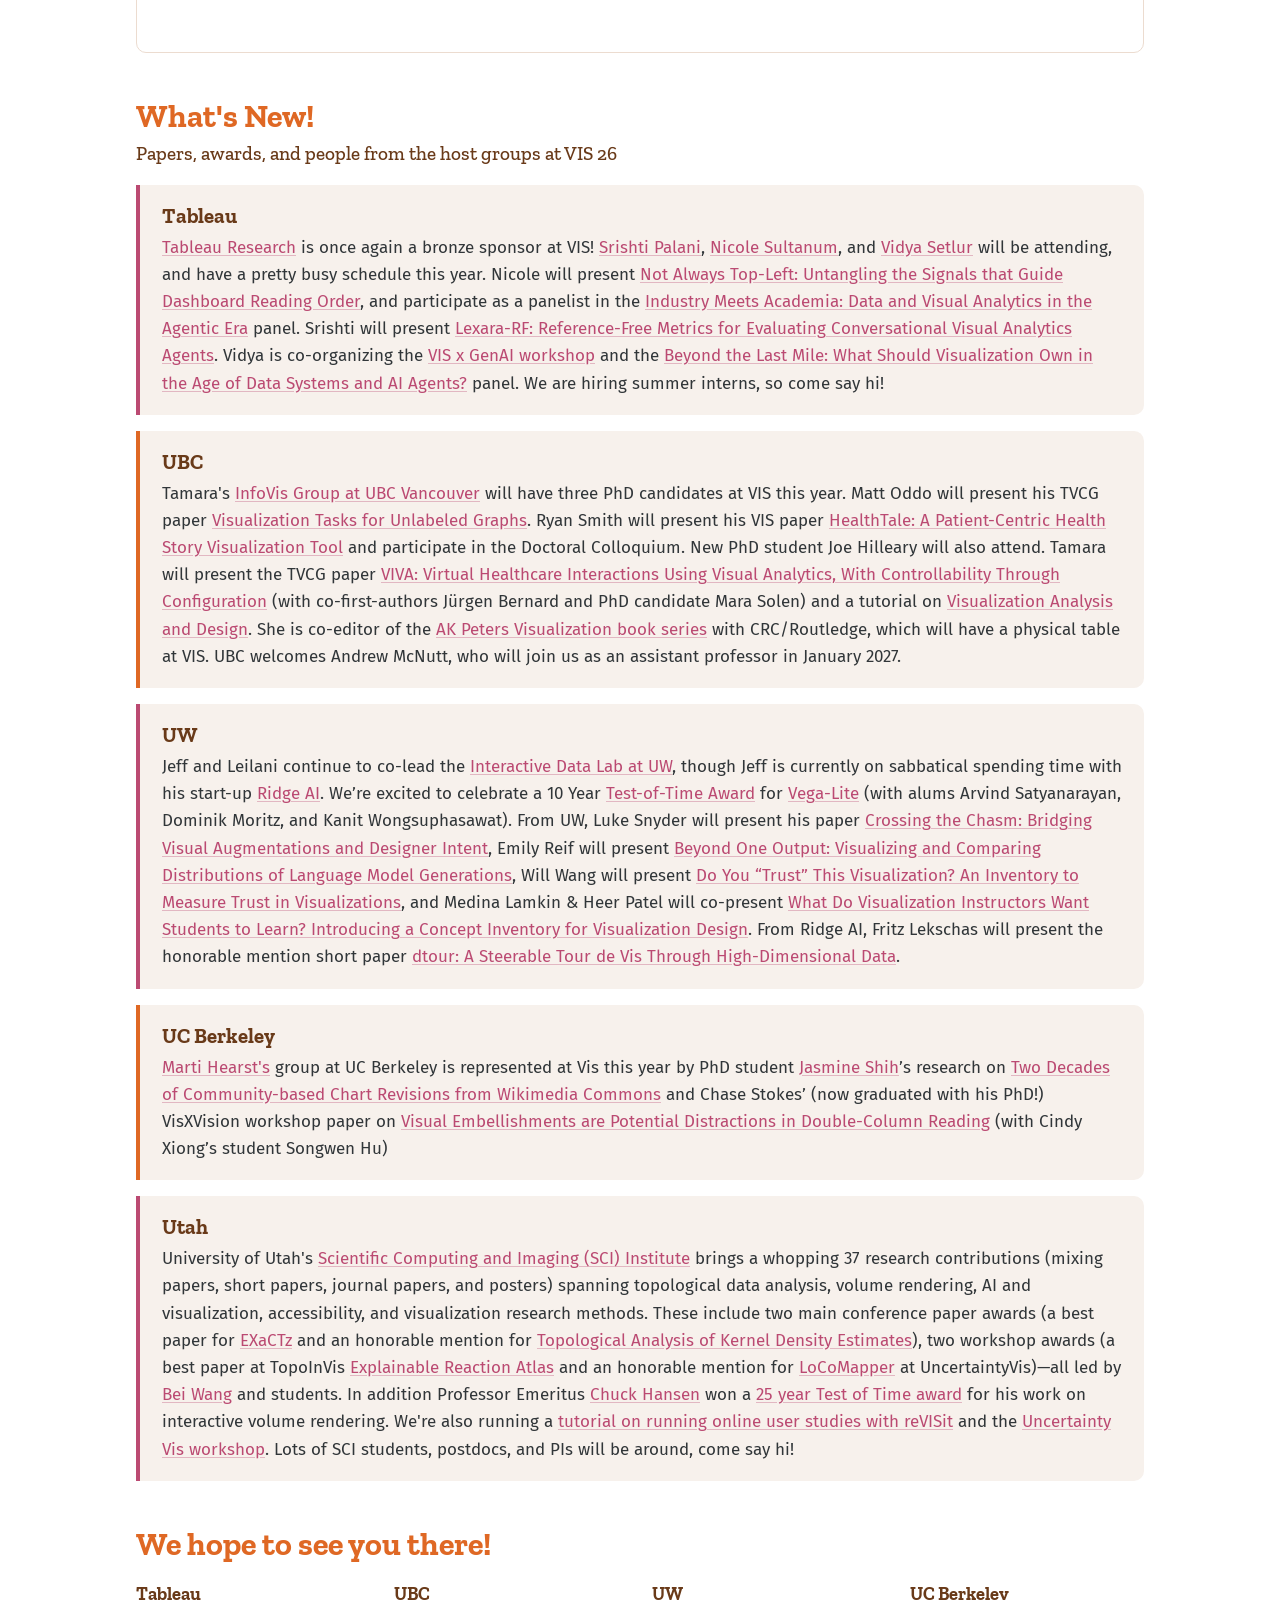
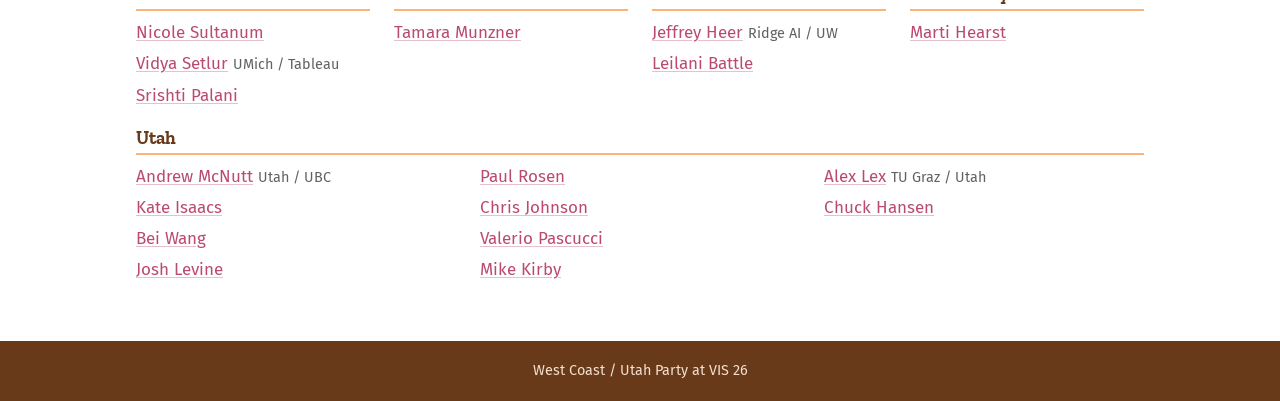
==== commit db6f277e: "Update Utah blurb with VIS program links Co-Authored-By: Claude Opus 5.5 <noreply@anthropic.com>" ====
--- a/index.html
+++ b/index.html
@@ -105,7 +105,7 @@
         </article>
         <article>
           <h3>Utah</h3>
-          <p>Utah's <a href="https://www.sci.utah.edu/">Scientific Computing and Imaging Institute</a> brings a whopping 37 research contributions (mixing papers, short papers, journal papers, and posters) spanning topological data analysis, feature-preserving compression, volume rendering, AI and visualization, accessibility, and visualization research methods. These include two main conference paper awards (a best paper for EXaCTz and an honorable mention for Topological Analysis of Kernel Density Estimates), two workshop awards (a best paper at TopoInVis Explainable Reaction Atlas and an honorable mention for LoCoMapper at UncertaintyVis)&mdash;all led by <a href="https://www.sci.utah.edu/~beiwang/">Bei Wang</a> and students. In addition Professor Emeritus <a href="https://users.cs.utah.edu/~hansen/">Chuck Hansen</a> won a 25 year Test of Time award for his work on Interactive volume rendering. We're also running a tutorial on running online user studies with <a href="https://revisit.dev/">reVISit</a>. Lots of Utah students, postdocs, and PIs will be around, come say hi!</p>
+          <p>University of Utah's <a href="https://www.sci.utah.edu/">Scientific Computing and Imaging (SCI) Institute</a> brings a whopping 37 research contributions (mixing papers, short papers, journal papers, and posters) spanning topological data analysis, volume rendering, AI and visualization, accessibility, and visualization research methods. These include two main conference paper awards (a best paper for <a href="https://ieeevis.org/year/2026/program/content/52fa494d-74ea-4ab1-84b8-efa6f4760e9d/">EXaCTz</a> and an honorable mention for <a href="https://ieeevis.org/year/2026/program/content/81230f00-2972-4679-88e5-3f601f909c7f/">Topological Analysis of Kernel Density Estimates</a>), two workshop awards (a best paper at TopoInVis <a href="https://ieeevis.org/year/2026/program/content/6e1e9b45-dc32-403f-8b04-6891c2db6be4/">Explainable Reaction Atlas</a> and an honorable mention for <a href="https://ieeevis.org/year/2026/program/content/9e4af3b5-5f6d-4b27-ba09-7ea919068da0/">LoCoMapper</a> at UncertaintyVis)&mdash;all led by <a href="https://www.sci.utah.edu/~beiwang/">Bei Wang</a> and students. In addition Professor Emeritus <a href="https://users.cs.utah.edu/~hansen/">Chuck Hansen</a> won a <a href="https://ieeevis.org/year/2026/info/awards/test-of-time-awards/">25 year Test of Time award</a> for his work on interactive volume rendering. We're also running a <a href="https://ieeevis.org/year/2026/program/session/t-revisit-revisit-1/">tutorial on running online user studies with reVISit</a> and the <a href="https://tusharathawale.github.io/uncertainty-vis-workshop-2026/">Uncertainty Vis workshop</a>. Lots of SCI students, postdocs, and PIs will be around, come say hi!</p>
         </article>
       </div>
     </section>
@@ -117,7 +117,7 @@
           <h3>Tableau</h3>
           <ul>
             <li><a href="https://www.tableau.com/research/people/nicole-sultanum">Nicole Sultanum</a></li>
-            <li><a href="https://www.vidyasetlur.com/">Vidya Setlur</a> <span>UMich / Tableau</span></li>
+            <li><a href="https://www.si.umich.edu/people/vidya-setlur">Vidya Setlur</a> <span>UMich / Tableau</span></li>
             <li><a href="https://www.tableau.com/research/people/srishti-palani">Srishti Palani</a></li>
           </ul>
         </div>
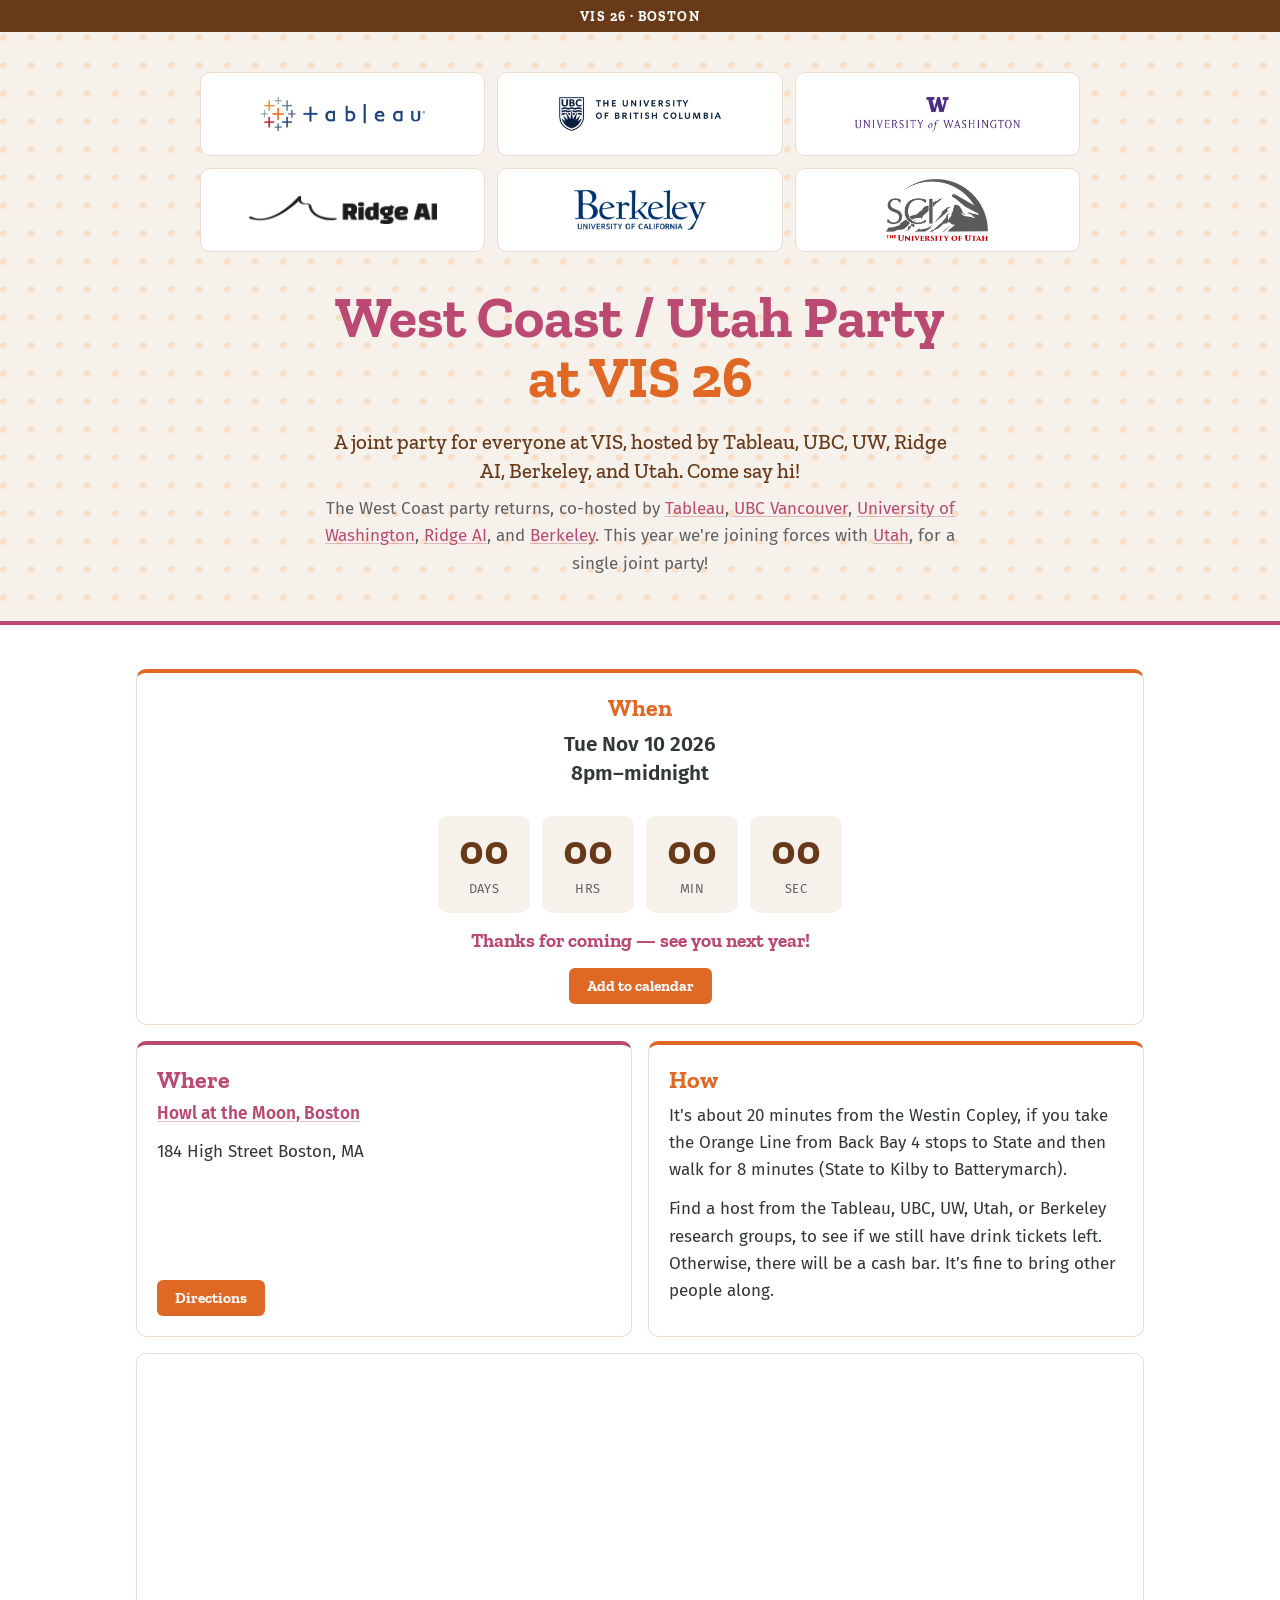
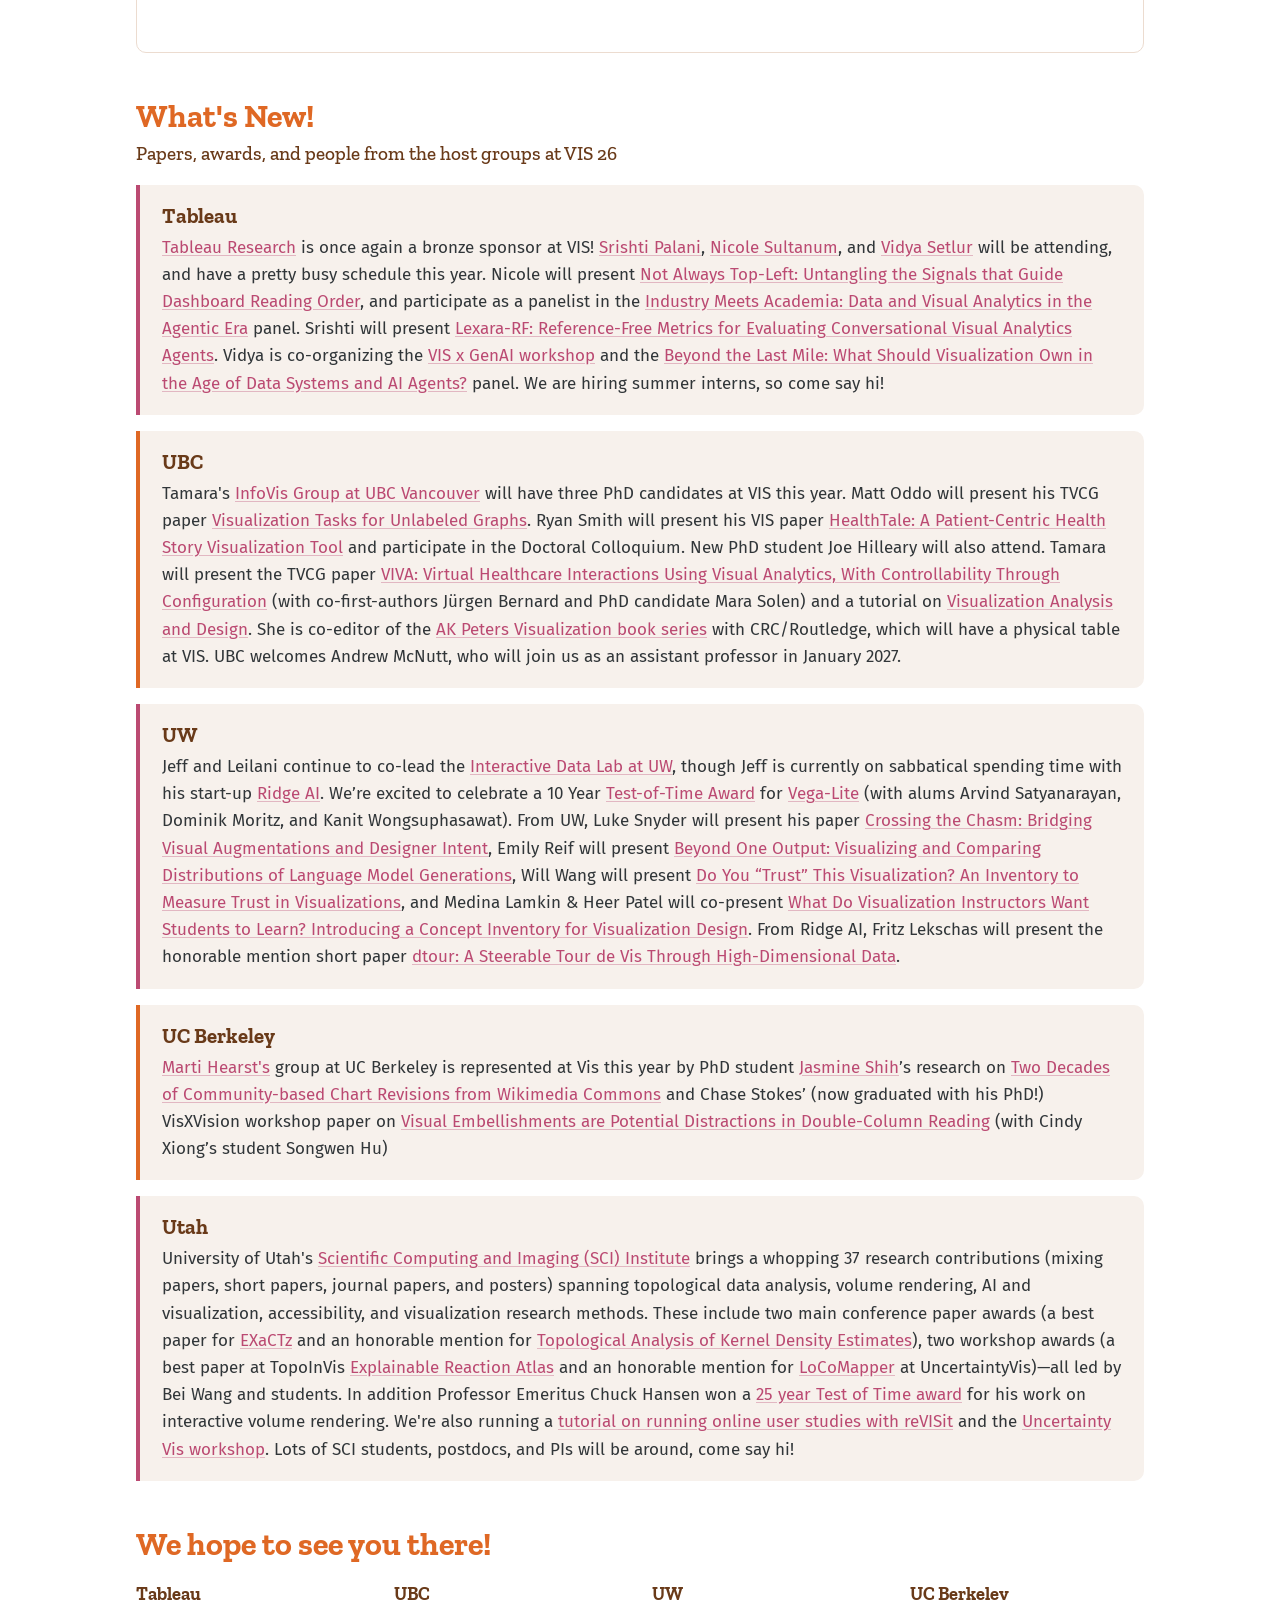
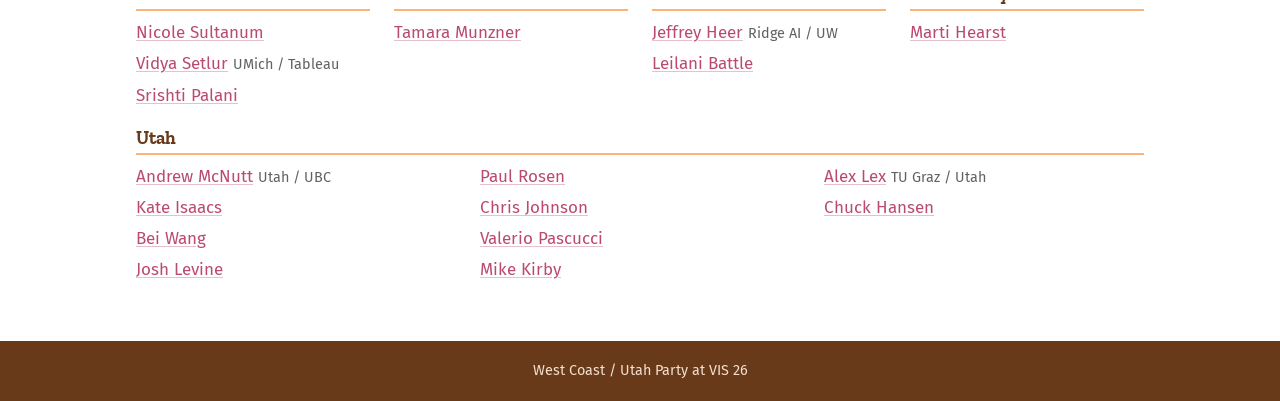
==== commit f57df389: "Unlink Bei Wang and Chuck Hansen in Utah blurb Co-Authored-By: Claude Opus 5.5 <noreply@anthropic.co" ====
--- a/index.html
+++ b/index.html
@@ -105,7 +105,7 @@
         </article>
         <article>
           <h3>Utah</h3>
-          <p>University of Utah's <a href="https://www.sci.utah.edu/">Scientific Computing and Imaging (SCI) Institute</a> brings a whopping 37 research contributions (mixing papers, short papers, journal papers, and posters) spanning topological data analysis, volume rendering, AI and visualization, accessibility, and visualization research methods. These include two main conference paper awards (a best paper for <a href="https://ieeevis.org/year/2026/program/content/52fa494d-74ea-4ab1-84b8-efa6f4760e9d/">EXaCTz</a> and an honorable mention for <a href="https://ieeevis.org/year/2026/program/content/81230f00-2972-4679-88e5-3f601f909c7f/">Topological Analysis of Kernel Density Estimates</a>), two workshop awards (a best paper at TopoInVis <a href="https://ieeevis.org/year/2026/program/content/6e1e9b45-dc32-403f-8b04-6891c2db6be4/">Explainable Reaction Atlas</a> and an honorable mention for <a href="https://ieeevis.org/year/2026/program/content/9e4af3b5-5f6d-4b27-ba09-7ea919068da0/">LoCoMapper</a> at UncertaintyVis)&mdash;all led by <a href="https://www.sci.utah.edu/~beiwang/">Bei Wang</a> and students. In addition Professor Emeritus <a href="https://users.cs.utah.edu/~hansen/">Chuck Hansen</a> won a <a href="https://ieeevis.org/year/2026/info/awards/test-of-time-awards/">25 year Test of Time award</a> for his work on interactive volume rendering. We're also running a <a href="https://ieeevis.org/year/2026/program/session/t-revisit-revisit-1/">tutorial on running online user studies with reVISit</a> and the <a href="https://tusharathawale.github.io/uncertainty-vis-workshop-2026/">Uncertainty Vis workshop</a>. Lots of SCI students, postdocs, and PIs will be around, come say hi!</p>
+          <p>University of Utah's <a href="https://www.sci.utah.edu/">Scientific Computing and Imaging (SCI) Institute</a> brings a whopping 37 research contributions (mixing papers, short papers, journal papers, and posters) spanning topological data analysis, volume rendering, AI and visualization, accessibility, and visualization research methods. These include two main conference paper awards (a best paper for <a href="https://ieeevis.org/year/2026/program/content/52fa494d-74ea-4ab1-84b8-efa6f4760e9d/">EXaCTz</a> and an honorable mention for <a href="https://ieeevis.org/year/2026/program/content/81230f00-2972-4679-88e5-3f601f909c7f/">Topological Analysis of Kernel Density Estimates</a>), two workshop awards (a best paper at TopoInVis <a href="https://ieeevis.org/year/2026/program/content/6e1e9b45-dc32-403f-8b04-6891c2db6be4/">Explainable Reaction Atlas</a> and an honorable mention for <a href="https://ieeevis.org/year/2026/program/content/9e4af3b5-5f6d-4b27-ba09-7ea919068da0/">LoCoMapper</a> at UncertaintyVis)&mdash;all led by Bei Wang and students. In addition Professor Emeritus Chuck Hansen won a <a href="https://ieeevis.org/year/2026/info/awards/test-of-time-awards/">25 year Test of Time award</a> for his work on interactive volume rendering. We're also running a <a href="https://ieeevis.org/year/2026/program/session/t-revisit-revisit-1/">tutorial on running online user studies with reVISit</a> and the <a href="https://tusharathawale.github.io/uncertainty-vis-workshop-2026/">Uncertainty Vis workshop</a>. Lots of SCI students, postdocs, and PIs will be around, come say hi!</p>
         </article>
       </div>
     </section>
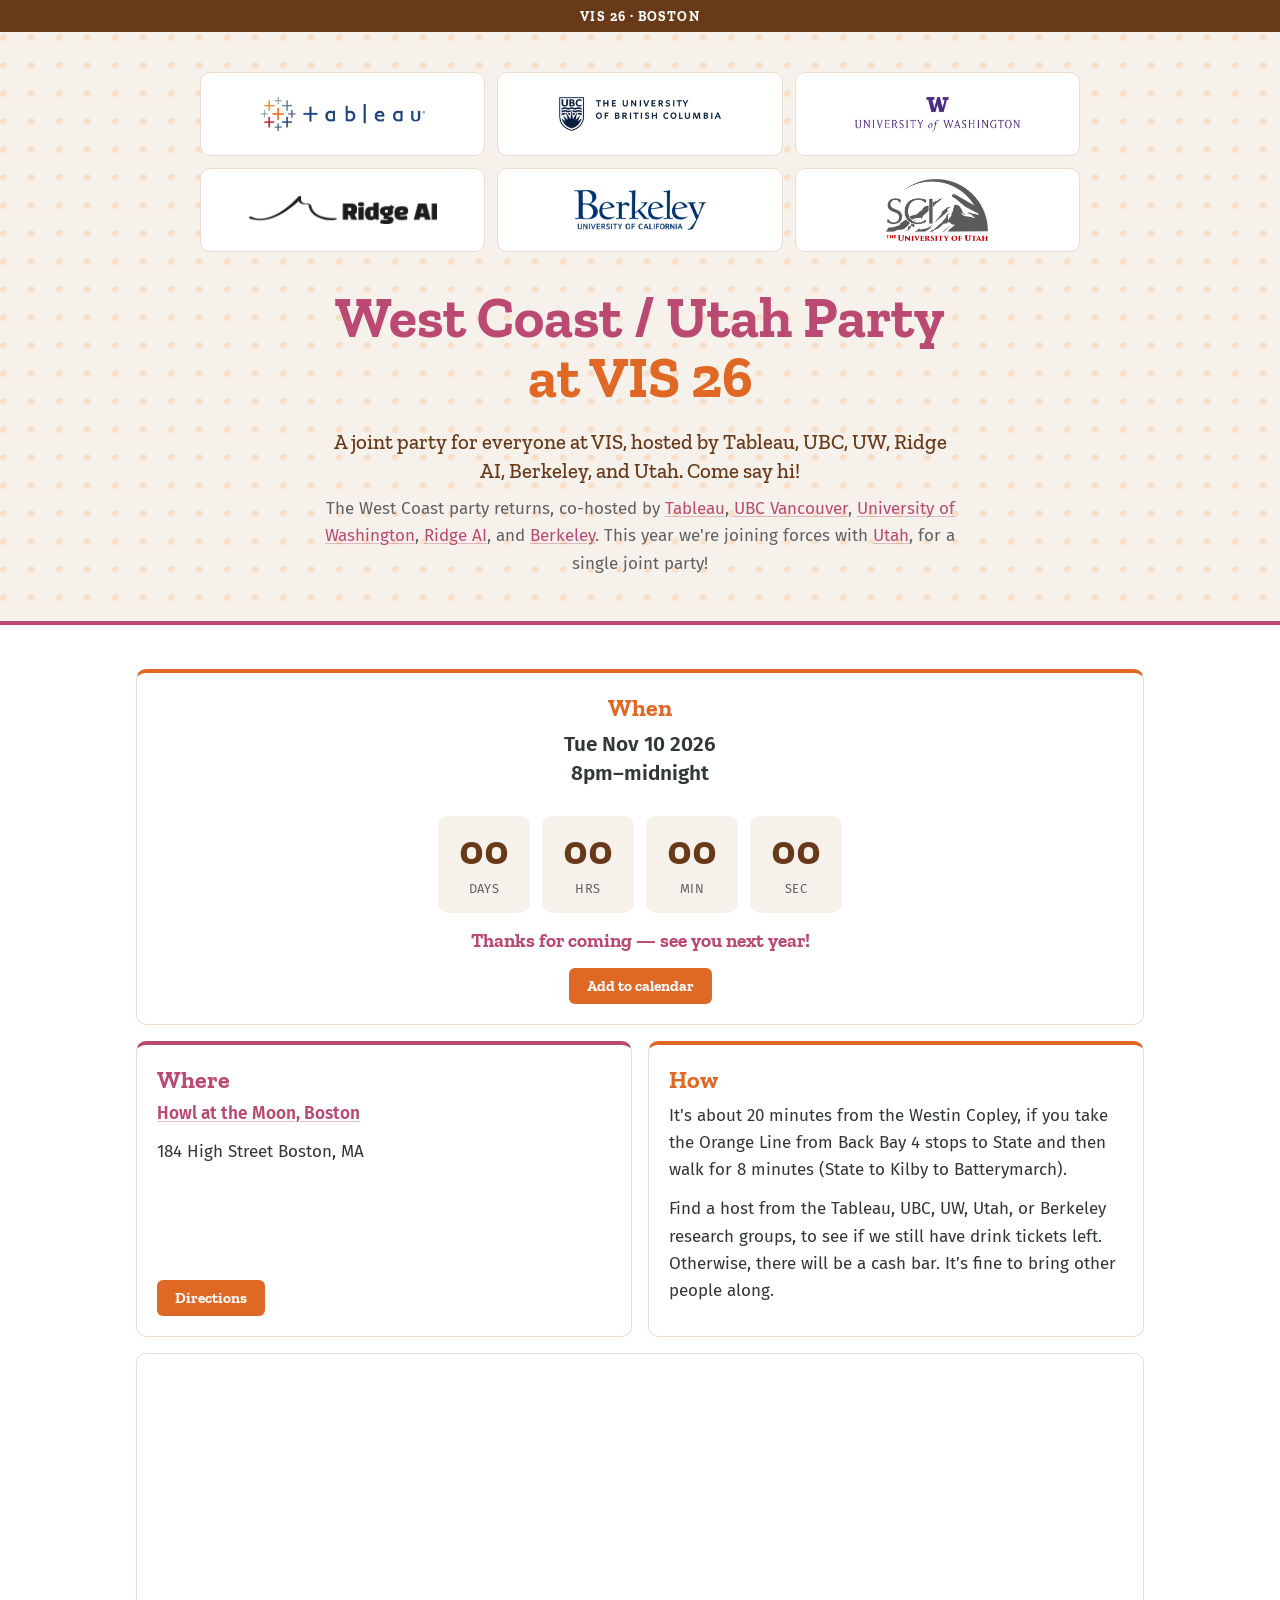
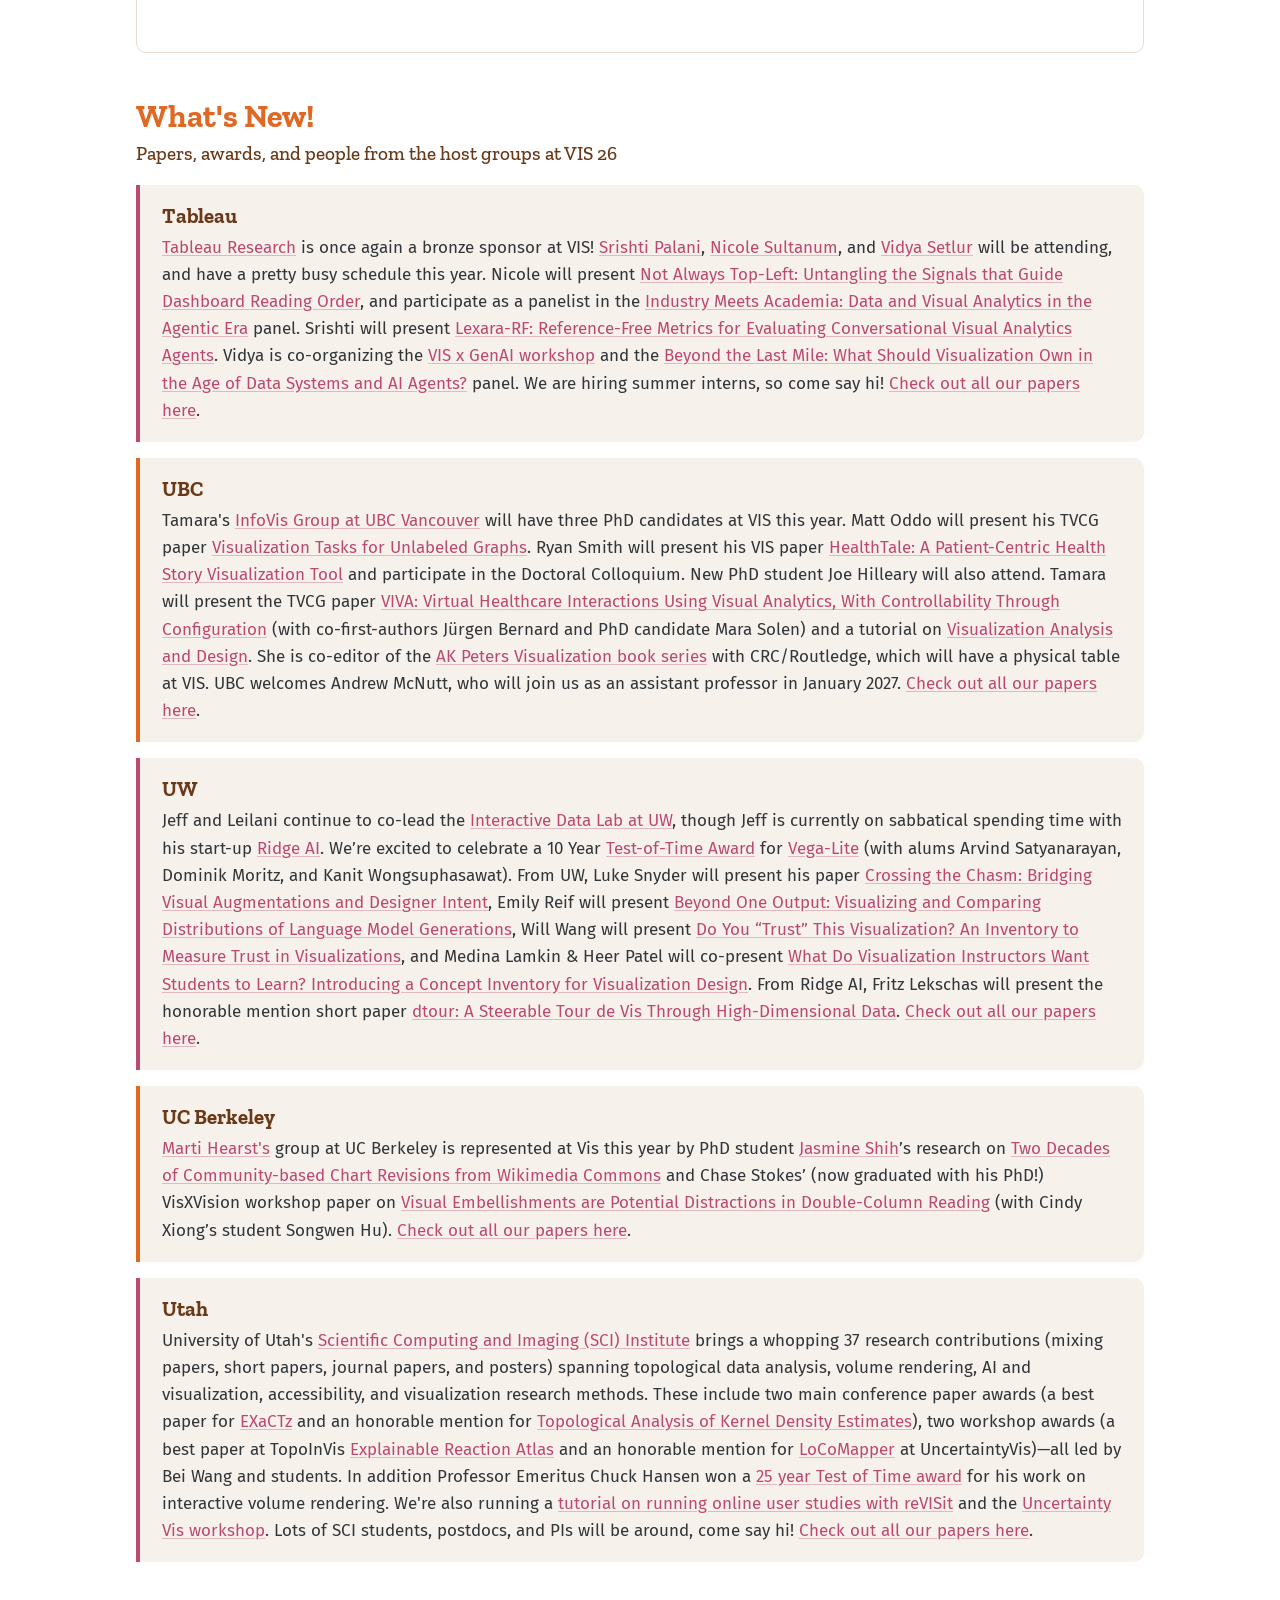
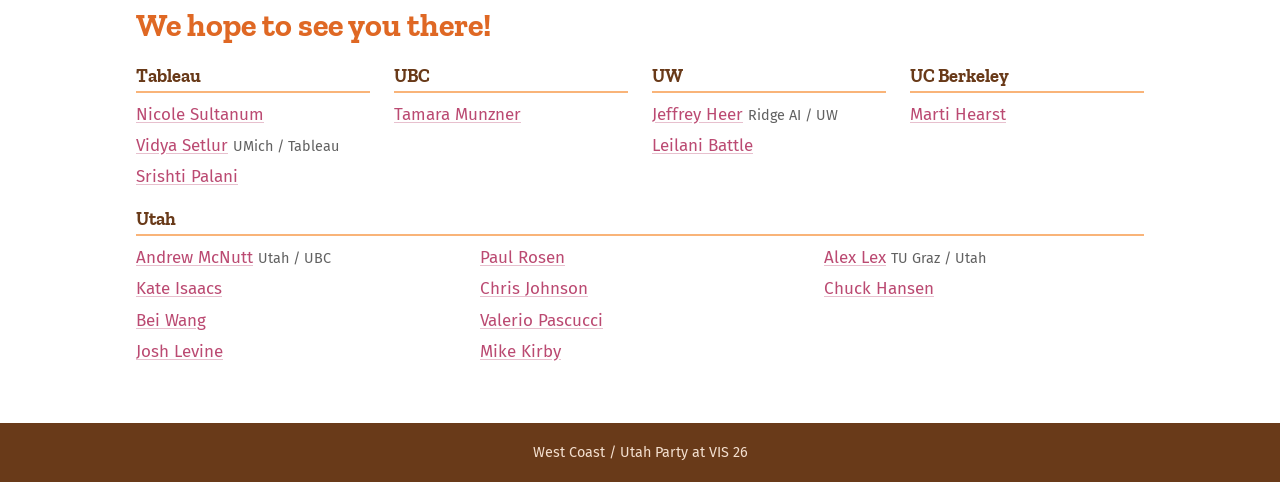
==== commit 4d1627aa: "Add per-group VIS paper search links to blurbs Co-Authored-By: Claude Opus 5.5 <noreply@anthropic.co" ====
--- a/index.html
+++ b/index.html
@@ -89,23 +89,23 @@
       <div class="news">
         <article>
           <h3>Tableau</h3>
-          <p><a href="https://www.tableau.com/research">Tableau Research</a> is once again a bronze sponsor at VIS! <a href="https://www.tableau.com/research/people/srishti-palani">Srishti Palani</a>, <a href="https://www.tableau.com/research/people/nicole-sultanum">Nicole Sultanum</a>, and <a href="https://www.tableau.com/research/people/vidya-setlur">Vidya Setlur</a> will be attending, and have a pretty busy schedule this year. Nicole will present <a href="https://www.tableau.com/research/publications/reading-order">Not Always Top-Left: Untangling the Signals that Guide Dashboard Reading Order</a>, and participate as a panelist in the <a href="https://ieeevis.org/year/2026/program/session/v-panels-industry-meets-academia-panel3/">Industry Meets Academia: Data and Visual Analytics in the Agentic Era</a> panel. Srishti will present <a href="https://www.tableau.com/research/publications/lexara-rf">Lexara-RF: Reference-Free Metrics for Evaluating Conversational Visual Analytics Agents</a>. Vidya is co-organizing the <a href="https://visxgenai.github.io/">VIS x GenAI workshop</a> and the <a href="https://ieeevis.org/year/2026/program/session/v-panels-beyond-the-last-mile-panel7/">Beyond the Last Mile: What Should Visualization Own in the Age of Data Systems and AI Agents?</a> panel. We are hiring summer interns, so come say hi!</p>
+          <p><a href="https://www.tableau.com/research">Tableau Research</a> is once again a bronze sponsor at VIS! <a href="https://www.tableau.com/research/people/srishti-palani">Srishti Palani</a>, <a href="https://www.tableau.com/research/people/nicole-sultanum">Nicole Sultanum</a>, and <a href="https://www.tableau.com/research/people/vidya-setlur">Vidya Setlur</a> will be attending, and have a pretty busy schedule this year. Nicole will present <a href="https://www.tableau.com/research/publications/reading-order">Not Always Top-Left: Untangling the Signals that Guide Dashboard Reading Order</a>, and participate as a panelist in the <a href="https://ieeevis.org/year/2026/program/session/v-panels-industry-meets-academia-panel3/">Industry Meets Academia: Data and Visual Analytics in the Agentic Era</a> panel. Srishti will present <a href="https://www.tableau.com/research/publications/lexara-rf">Lexara-RF: Reference-Free Metrics for Evaluating Conversational Visual Analytics Agents</a>. Vidya is co-organizing the <a href="https://visxgenai.github.io/">VIS x GenAI workshop</a> and the <a href="https://ieeevis.org/year/2026/program/session/v-panels-beyond-the-last-mile-panel7/">Beyond the Last Mile: What Should Visualization Own in the Age of Data Systems and AI Agents?</a> panel. We are hiring summer interns, so come say hi! <a href="https://ieeevis.org/year/2026/program/content/?search=tableau&amp;view=time">Check out all our papers here</a>.</p>
         </article>
         <article>
           <h3>UBC</h3>
-          <p>Tamara's <a href="http://www.cs.ubc.ca/group/infovis/">InfoVis Group at UBC Vancouver</a> will have three PhD candidates at VIS this year. Matt Oddo will present his TVCG paper <a href="https://www.cs.ubc.ca/group/infovis/pubs/2026/unlabelledgraphstasks/">Visualization Tasks for Unlabeled Graphs</a>. Ryan Smith will present his VIS paper <a href="https://www.cs.ubc.ca/group/infovis/pubs/2026/healthtale/">HealthTale: A Patient-Centric Health Story Visualization Tool</a> and participate in the Doctoral Colloquium. New PhD student Joe Hilleary will also attend. Tamara will present the TVCG paper <a href="https://www.cs.ubc.ca/group/infovis/pubs/2025/viva/">VIVA: Virtual Healthcare Interactions Using Visual Analytics, With Controllability Through Configuration</a> (with co-first-authors Jürgen Bernard and PhD candidate Mara Solen) and a tutorial on <a href="https://www.cs.ubc.ca/~tmm/vadbook/">Visualization Analysis and Design</a>. She is co-editor of the <a href="https://www.routledge.com/AK-Peters-Visualization-Series/book-series/CRCVIS">AK Peters Visualization book series</a> with CRC/Routledge, which will have a physical table at VIS. UBC welcomes Andrew McNutt, who will join us as an assistant professor in January 2027.</p>
+          <p>Tamara's <a href="http://www.cs.ubc.ca/group/infovis/">InfoVis Group at UBC Vancouver</a> will have three PhD candidates at VIS this year. Matt Oddo will present his TVCG paper <a href="https://www.cs.ubc.ca/group/infovis/pubs/2026/unlabelledgraphstasks/">Visualization Tasks for Unlabeled Graphs</a>. Ryan Smith will present his VIS paper <a href="https://www.cs.ubc.ca/group/infovis/pubs/2026/healthtale/">HealthTale: A Patient-Centric Health Story Visualization Tool</a> and participate in the Doctoral Colloquium. New PhD student Joe Hilleary will also attend. Tamara will present the TVCG paper <a href="https://www.cs.ubc.ca/group/infovis/pubs/2025/viva/">VIVA: Virtual Healthcare Interactions Using Visual Analytics, With Controllability Through Configuration</a> (with co-first-authors Jürgen Bernard and PhD candidate Mara Solen) and a tutorial on <a href="https://www.cs.ubc.ca/~tmm/vadbook/">Visualization Analysis and Design</a>. She is co-editor of the <a href="https://www.routledge.com/AK-Peters-Visualization-Series/book-series/CRCVIS">AK Peters Visualization book series</a> with CRC/Routledge, which will have a physical table at VIS. UBC welcomes Andrew McNutt, who will join us as an assistant professor in January 2027. <a href="https://ieeevis.org/year/2026/program/content/?search=british+columbia&amp;view=time">Check out all our papers here</a>.</p>
         </article>
         <article>
           <h3>UW</h3>
-          <p>Jeff and Leilani continue to co-lead the <a href="https://idl.cs.washington.edu/">Interactive Data Lab at UW</a>, though Jeff is currently on sabbatical spending time with his start-up <a href="https://www.ridgedata.ai/">Ridge AI</a>. We’re excited to celebrate a 10 Year <a href="https://ieeevis.org/year/2026/info/awards/test-of-time-awards/">Test-of-Time Award</a> for <a href="https://idl.uw.edu/papers/vega-lite">Vega-Lite</a> (with alums Arvind Satyanarayan, Dominik Moritz, and Kanit Wongsuphasawat). From UW, Luke Snyder will present his paper <a href="https://idl.uw.edu/papers/crossing-the-chasm">Crossing the Chasm: Bridging Visual Augmentations and Designer Intent</a>, Emily Reif will present <a href="https://arxiv.org/pdf/2604.18724">Beyond One Output: Visualizing and Comparing Distributions of Language Model Generations</a>, Will Wang will present <a href="https://arxiv.org/pdf/2503.17670">Do You “Trust” This Visualization? An Inventory to Measure Trust in Visualizations</a>, and Medina Lamkin &amp; Heer Patel will co-present <a href="https://arxiv.org/pdf/2608.20090">What Do Visualization Instructors Want Students to Learn? Introducing a Concept Inventory for Visualization Design</a>. From Ridge AI, Fritz Lekschas will present the honorable mention short paper <a href="https://arxiv.org/abs/2605.04306">dtour: A Steerable Tour de Vis Through High-Dimensional Data</a>.</p>
+          <p>Jeff and Leilani continue to co-lead the <a href="https://idl.cs.washington.edu/">Interactive Data Lab at UW</a>, though Jeff is currently on sabbatical spending time with his start-up <a href="https://www.ridgedata.ai/">Ridge AI</a>. We’re excited to celebrate a 10 Year <a href="https://ieeevis.org/year/2026/info/awards/test-of-time-awards/">Test-of-Time Award</a> for <a href="https://idl.uw.edu/papers/vega-lite">Vega-Lite</a> (with alums Arvind Satyanarayan, Dominik Moritz, and Kanit Wongsuphasawat). From UW, Luke Snyder will present his paper <a href="https://idl.uw.edu/papers/crossing-the-chasm">Crossing the Chasm: Bridging Visual Augmentations and Designer Intent</a>, Emily Reif will present <a href="https://arxiv.org/pdf/2604.18724">Beyond One Output: Visualizing and Comparing Distributions of Language Model Generations</a>, Will Wang will present <a href="https://arxiv.org/pdf/2503.17670">Do You “Trust” This Visualization? An Inventory to Measure Trust in Visualizations</a>, and Medina Lamkin &amp; Heer Patel will co-present <a href="https://arxiv.org/pdf/2608.20090">What Do Visualization Instructors Want Students to Learn? Introducing a Concept Inventory for Visualization Design</a>. From Ridge AI, Fritz Lekschas will present the honorable mention short paper <a href="https://arxiv.org/abs/2605.04306">dtour: A Steerable Tour de Vis Through High-Dimensional Data</a>. <a href="https://ieeevis.org/year/2026/program/content/?search=university+of+washington&amp;view=time">Check out all our papers here</a>.</p>
         </article>
         <article>
           <h3>UC Berkeley</h3>
-          <p><a href="https://people.ischool.berkeley.edu/~hearst/">Marti Hearst's</a> group at UC Berkeley is represented at Vis this year by PhD student <a href="https://jasmineyshih.github.io/">Jasmine Shih</a>’s research on <a href="https://arxiv.org/pdf/2610.19337">Two Decades of Community-based Chart Revisions from Wikimedia Commons</a> and Chase Stokes’ (now graduated with his PhD!) VisXVision workshop paper on <a href="https://arxiv.org/pdf/2609.22477">Visual Embellishments are Potential Distractions in Double-Column Reading</a> (with Cindy Xiong’s student Songwen Hu)</p>
+          <p><a href="https://people.ischool.berkeley.edu/~hearst/">Marti Hearst's</a> group at UC Berkeley is represented at Vis this year by PhD student <a href="https://jasmineyshih.github.io/">Jasmine Shih</a>’s research on <a href="https://arxiv.org/pdf/2610.19337">Two Decades of Community-based Chart Revisions from Wikimedia Commons</a> and Chase Stokes’ (now graduated with his PhD!) VisXVision workshop paper on <a href="https://arxiv.org/pdf/2609.22477">Visual Embellishments are Potential Distractions in Double-Column Reading</a> (with Cindy Xiong’s student Songwen Hu). <a href="https://ieeevis.org/year/2026/program/content/?search=berkeley&amp;view=time">Check out all our papers here</a>.</p>
         </article>
         <article>
           <h3>Utah</h3>
-          <p>University of Utah's <a href="https://www.sci.utah.edu/">Scientific Computing and Imaging (SCI) Institute</a> brings a whopping 37 research contributions (mixing papers, short papers, journal papers, and posters) spanning topological data analysis, volume rendering, AI and visualization, accessibility, and visualization research methods. These include two main conference paper awards (a best paper for <a href="https://ieeevis.org/year/2026/program/content/52fa494d-74ea-4ab1-84b8-efa6f4760e9d/">EXaCTz</a> and an honorable mention for <a href="https://ieeevis.org/year/2026/program/content/81230f00-2972-4679-88e5-3f601f909c7f/">Topological Analysis of Kernel Density Estimates</a>), two workshop awards (a best paper at TopoInVis <a href="https://ieeevis.org/year/2026/program/content/6e1e9b45-dc32-403f-8b04-6891c2db6be4/">Explainable Reaction Atlas</a> and an honorable mention for <a href="https://ieeevis.org/year/2026/program/content/9e4af3b5-5f6d-4b27-ba09-7ea919068da0/">LoCoMapper</a> at UncertaintyVis)&mdash;all led by Bei Wang and students. In addition Professor Emeritus Chuck Hansen won a <a href="https://ieeevis.org/year/2026/info/awards/test-of-time-awards/">25 year Test of Time award</a> for his work on interactive volume rendering. We're also running a <a href="https://ieeevis.org/year/2026/program/session/t-revisit-revisit-1/">tutorial on running online user studies with reVISit</a> and the <a href="https://tusharathawale.github.io/uncertainty-vis-workshop-2026/">Uncertainty Vis workshop</a>. Lots of SCI students, postdocs, and PIs will be around, come say hi!</p>
+          <p>University of Utah's <a href="https://www.sci.utah.edu/">Scientific Computing and Imaging (SCI) Institute</a> brings a whopping 37 research contributions (mixing papers, short papers, journal papers, and posters) spanning topological data analysis, volume rendering, AI and visualization, accessibility, and visualization research methods. These include two main conference paper awards (a best paper for <a href="https://ieeevis.org/year/2026/program/content/52fa494d-74ea-4ab1-84b8-efa6f4760e9d/">EXaCTz</a> and an honorable mention for <a href="https://ieeevis.org/year/2026/program/content/81230f00-2972-4679-88e5-3f601f909c7f/">Topological Analysis of Kernel Density Estimates</a>), two workshop awards (a best paper at TopoInVis <a href="https://ieeevis.org/year/2026/program/content/6e1e9b45-dc32-403f-8b04-6891c2db6be4/">Explainable Reaction Atlas</a> and an honorable mention for <a href="https://ieeevis.org/year/2026/program/content/9e4af3b5-5f6d-4b27-ba09-7ea919068da0/">LoCoMapper</a> at UncertaintyVis)&mdash;all led by Bei Wang and students. In addition Professor Emeritus Chuck Hansen won a <a href="https://ieeevis.org/year/2026/info/awards/test-of-time-awards/">25 year Test of Time award</a> for his work on interactive volume rendering. We're also running a <a href="https://ieeevis.org/year/2026/program/session/t-revisit-revisit-1/">tutorial on running online user studies with reVISit</a> and the <a href="https://tusharathawale.github.io/uncertainty-vis-workshop-2026/">Uncertainty Vis workshop</a>. Lots of SCI students, postdocs, and PIs will be around, come say hi! <a href="https://ieeevis.org/year/2026/program/content/?search=university+of+utah&amp;view=time">Check out all our papers here</a>.</p>
         </article>
       </div>
     </section>
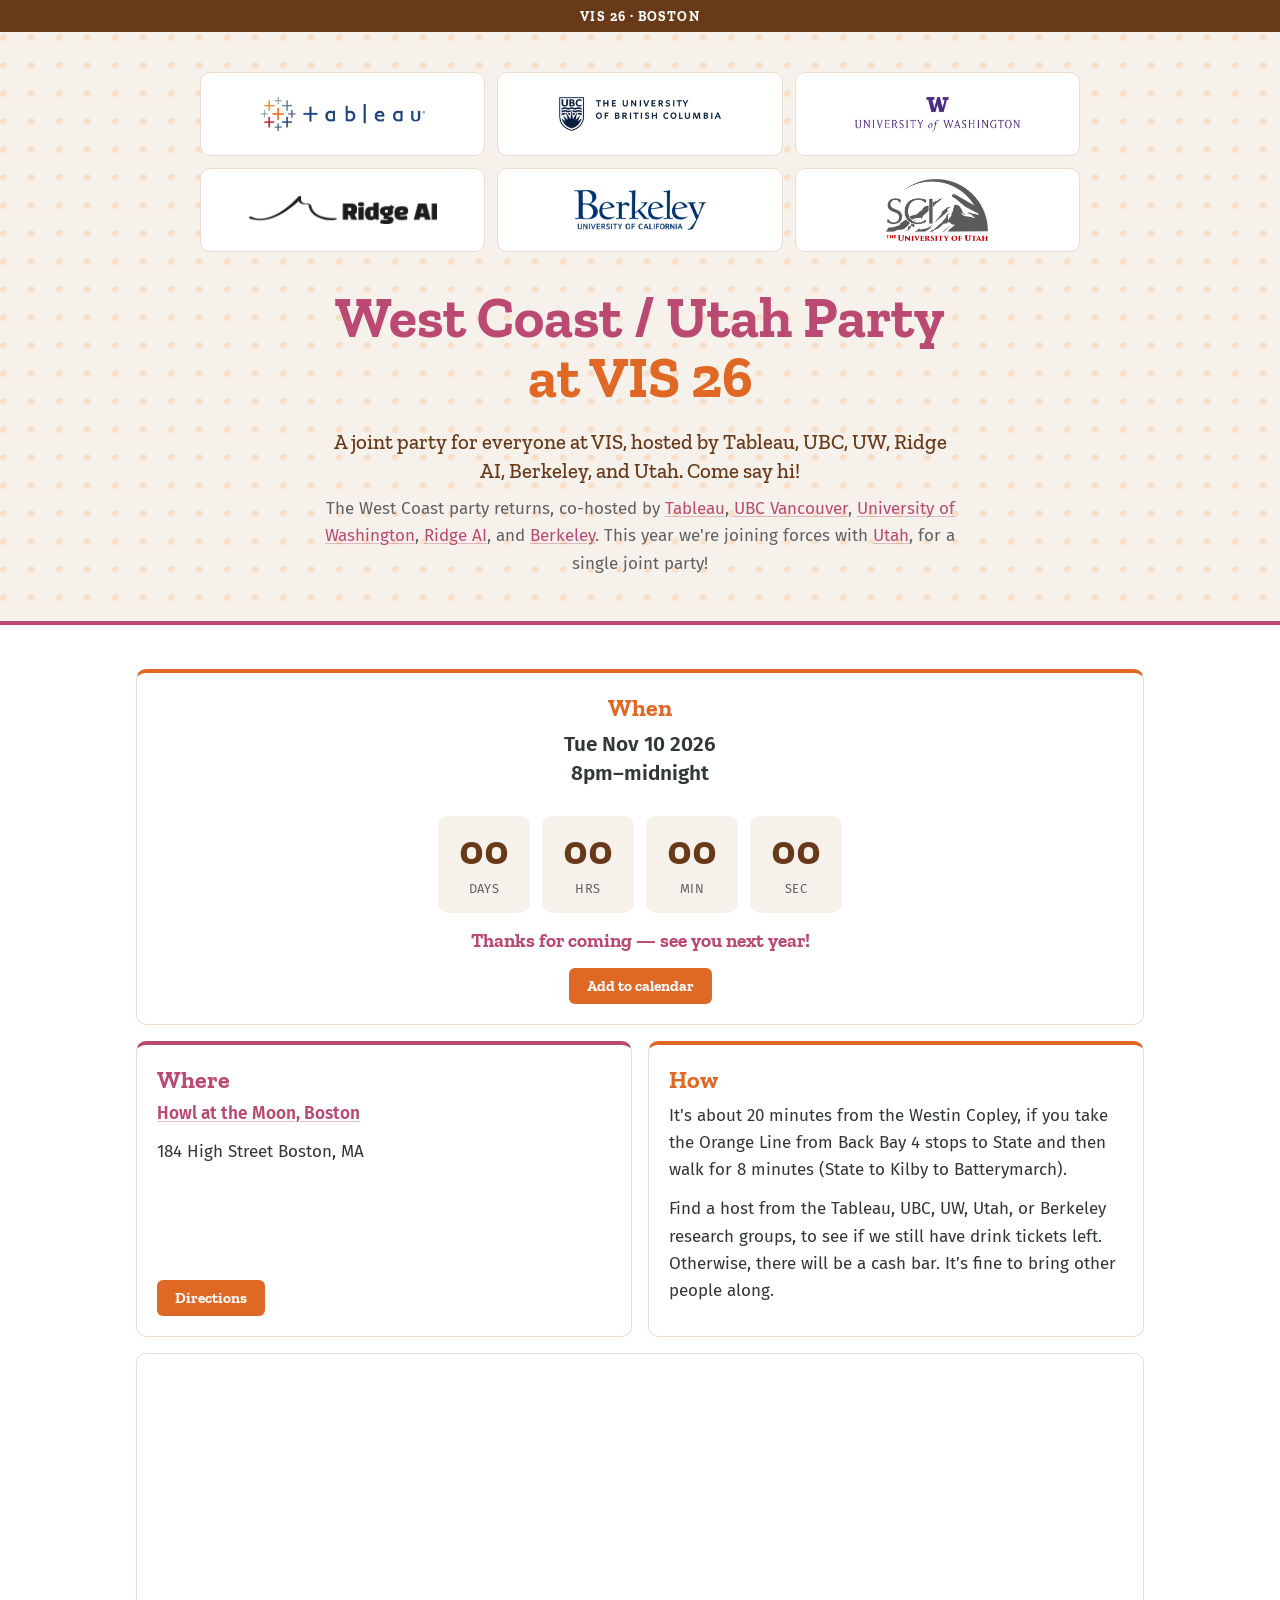
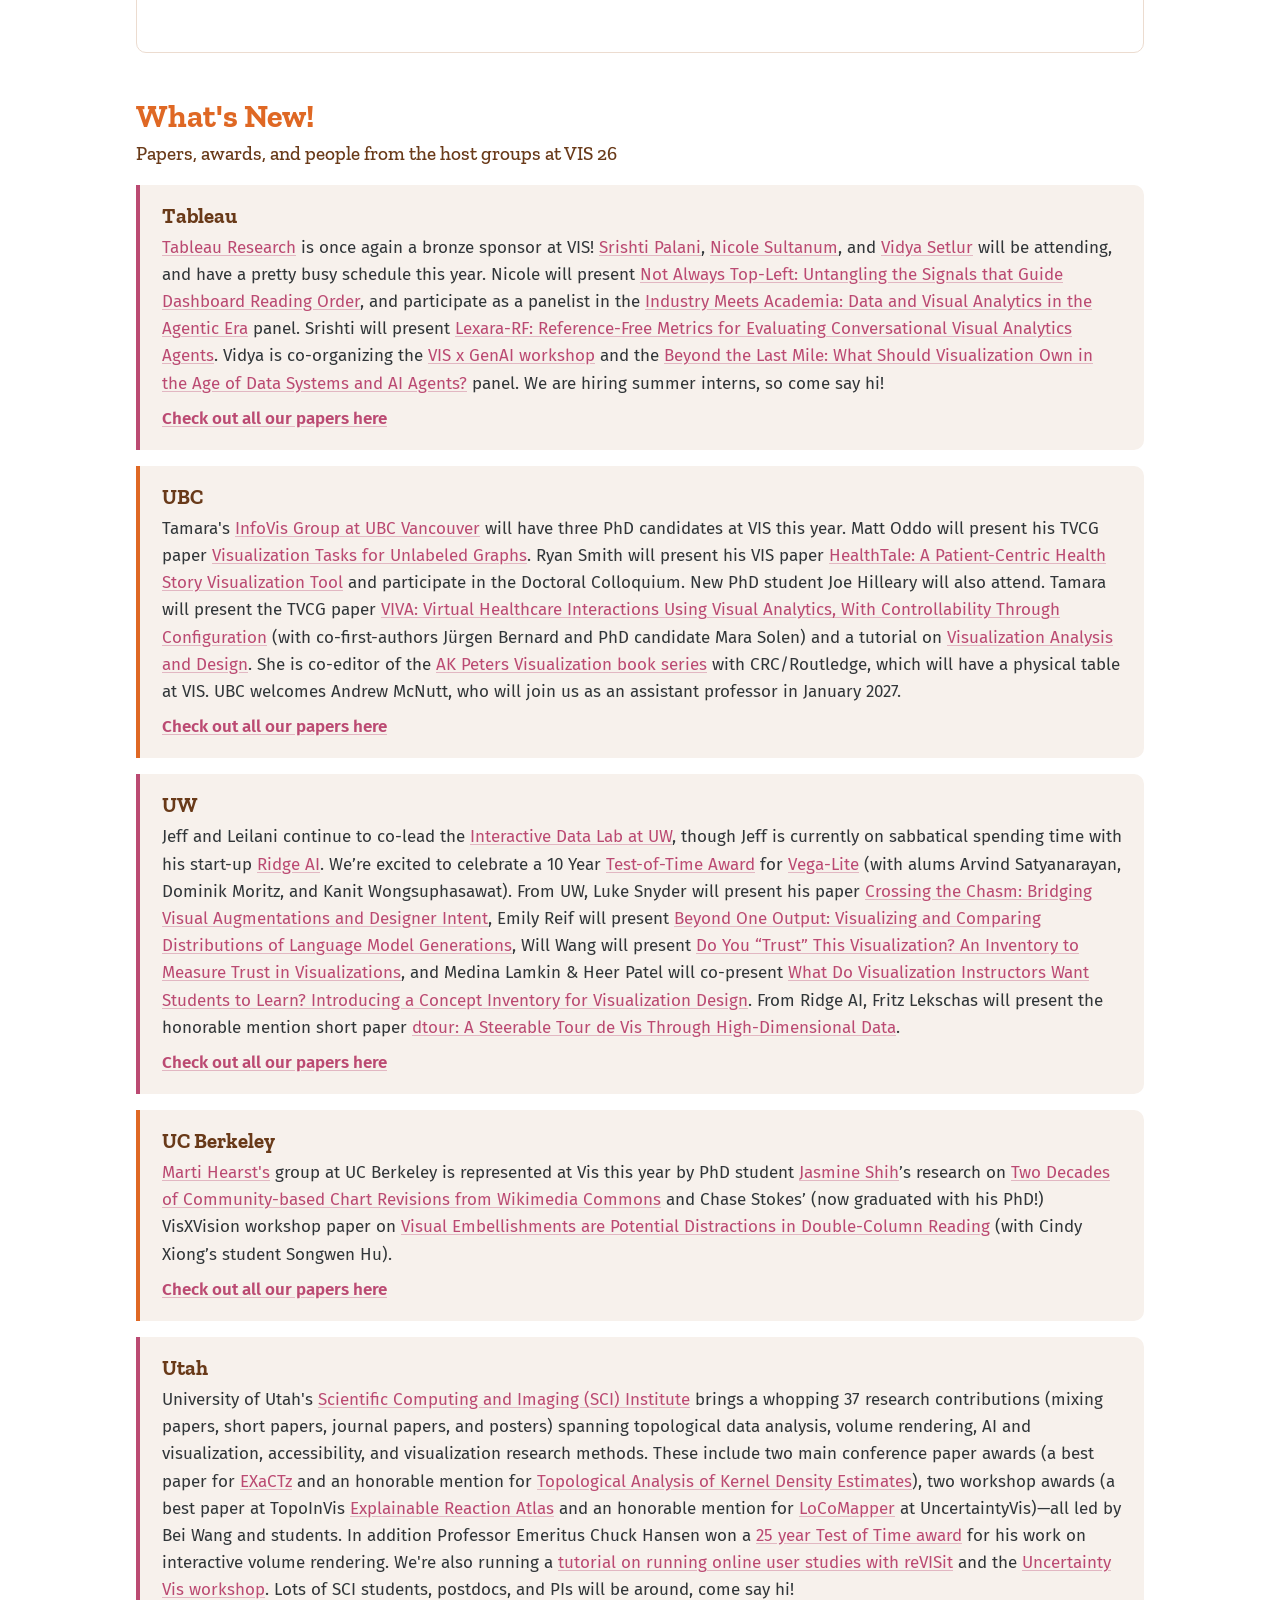
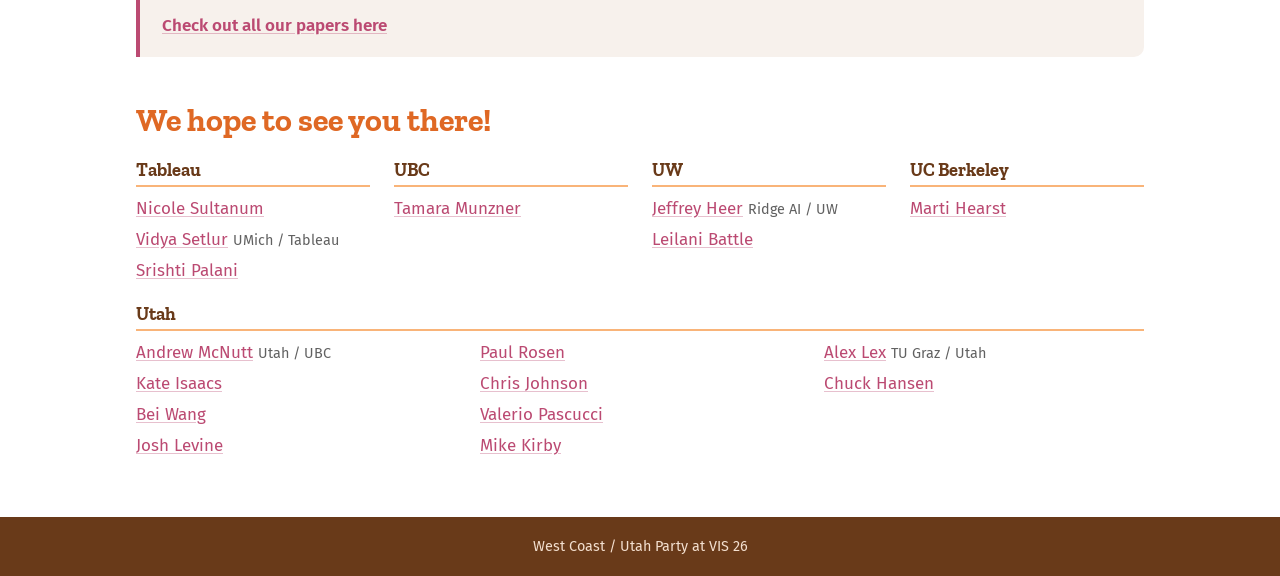
==== commit 4aeacd4a: "Put paper links on their own line Co-Authored-By: Claude Opus 5.5 <noreply@anthropic.com>" ====
--- a/index.html
+++ b/index.html
@@ -21,7 +21,7 @@
   <link rel="preconnect" href="https://fonts.googleapis.com">
   <link rel="preconnect" href="https://fonts.gstatic.com" crossorigin>
   <link href="https://fonts.googleapis.com/css2?family=Fira+Sans:ital,wght@0,400;0,600;0,700;1,400&family=Zilla+Slab:wght@500;700&display=swap" rel="stylesheet">
-  <link rel="stylesheet" href="style.css?v=5">
+  <link rel="stylesheet" href="style.css?v=6">
 </head>
 <body>
   <div class="topbar">VIS 26 &middot; Boston</div>
@@ -89,23 +89,28 @@
       <div class="news">
         <article>
           <h3>Tableau</h3>
-          <p><a href="https://www.tableau.com/research">Tableau Research</a> is once again a bronze sponsor at VIS! <a href="https://www.tableau.com/research/people/srishti-palani">Srishti Palani</a>, <a href="https://www.tableau.com/research/people/nicole-sultanum">Nicole Sultanum</a>, and <a href="https://www.tableau.com/research/people/vidya-setlur">Vidya Setlur</a> will be attending, and have a pretty busy schedule this year. Nicole will present <a href="https://www.tableau.com/research/publications/reading-order">Not Always Top-Left: Untangling the Signals that Guide Dashboard Reading Order</a>, and participate as a panelist in the <a href="https://ieeevis.org/year/2026/program/session/v-panels-industry-meets-academia-panel3/">Industry Meets Academia: Data and Visual Analytics in the Agentic Era</a> panel. Srishti will present <a href="https://www.tableau.com/research/publications/lexara-rf">Lexara-RF: Reference-Free Metrics for Evaluating Conversational Visual Analytics Agents</a>. Vidya is co-organizing the <a href="https://visxgenai.github.io/">VIS x GenAI workshop</a> and the <a href="https://ieeevis.org/year/2026/program/session/v-panels-beyond-the-last-mile-panel7/">Beyond the Last Mile: What Should Visualization Own in the Age of Data Systems and AI Agents?</a> panel. We are hiring summer interns, so come say hi! <a href="https://ieeevis.org/year/2026/program/content/?search=tableau&amp;view=time">Check out all our papers here</a>.</p>
+          <p><a href="https://www.tableau.com/research">Tableau Research</a> is once again a bronze sponsor at VIS! <a href="https://www.tableau.com/research/people/srishti-palani">Srishti Palani</a>, <a href="https://www.tableau.com/research/people/nicole-sultanum">Nicole Sultanum</a>, and <a href="https://www.tableau.com/research/people/vidya-setlur">Vidya Setlur</a> will be attending, and have a pretty busy schedule this year. Nicole will present <a href="https://www.tableau.com/research/publications/reading-order">Not Always Top-Left: Untangling the Signals that Guide Dashboard Reading Order</a>, and participate as a panelist in the <a href="https://ieeevis.org/year/2026/program/session/v-panels-industry-meets-academia-panel3/">Industry Meets Academia: Data and Visual Analytics in the Agentic Era</a> panel. Srishti will present <a href="https://www.tableau.com/research/publications/lexara-rf">Lexara-RF: Reference-Free Metrics for Evaluating Conversational Visual Analytics Agents</a>. Vidya is co-organizing the <a href="https://visxgenai.github.io/">VIS x GenAI workshop</a> and the <a href="https://ieeevis.org/year/2026/program/session/v-panels-beyond-the-last-mile-panel7/">Beyond the Last Mile: What Should Visualization Own in the Age of Data Systems and AI Agents?</a> panel. We are hiring summer interns, so come say hi!</p>
+          <p class="more"><a href="https://ieeevis.org/year/2026/program/content/?search=tableau&amp;view=time">Check out all our papers here</a></p>
         </article>
         <article>
           <h3>UBC</h3>
-          <p>Tamara's <a href="http://www.cs.ubc.ca/group/infovis/">InfoVis Group at UBC Vancouver</a> will have three PhD candidates at VIS this year. Matt Oddo will present his TVCG paper <a href="https://www.cs.ubc.ca/group/infovis/pubs/2026/unlabelledgraphstasks/">Visualization Tasks for Unlabeled Graphs</a>. Ryan Smith will present his VIS paper <a href="https://www.cs.ubc.ca/group/infovis/pubs/2026/healthtale/">HealthTale: A Patient-Centric Health Story Visualization Tool</a> and participate in the Doctoral Colloquium. New PhD student Joe Hilleary will also attend. Tamara will present the TVCG paper <a href="https://www.cs.ubc.ca/group/infovis/pubs/2025/viva/">VIVA: Virtual Healthcare Interactions Using Visual Analytics, With Controllability Through Configuration</a> (with co-first-authors Jürgen Bernard and PhD candidate Mara Solen) and a tutorial on <a href="https://www.cs.ubc.ca/~tmm/vadbook/">Visualization Analysis and Design</a>. She is co-editor of the <a href="https://www.routledge.com/AK-Peters-Visualization-Series/book-series/CRCVIS">AK Peters Visualization book series</a> with CRC/Routledge, which will have a physical table at VIS. UBC welcomes Andrew McNutt, who will join us as an assistant professor in January 2027. <a href="https://ieeevis.org/year/2026/program/content/?search=british+columbia&amp;view=time">Check out all our papers here</a>.</p>
+          <p>Tamara's <a href="http://www.cs.ubc.ca/group/infovis/">InfoVis Group at UBC Vancouver</a> will have three PhD candidates at VIS this year. Matt Oddo will present his TVCG paper <a href="https://www.cs.ubc.ca/group/infovis/pubs/2026/unlabelledgraphstasks/">Visualization Tasks for Unlabeled Graphs</a>. Ryan Smith will present his VIS paper <a href="https://www.cs.ubc.ca/group/infovis/pubs/2026/healthtale/">HealthTale: A Patient-Centric Health Story Visualization Tool</a> and participate in the Doctoral Colloquium. New PhD student Joe Hilleary will also attend. Tamara will present the TVCG paper <a href="https://www.cs.ubc.ca/group/infovis/pubs/2025/viva/">VIVA: Virtual Healthcare Interactions Using Visual Analytics, With Controllability Through Configuration</a> (with co-first-authors Jürgen Bernard and PhD candidate Mara Solen) and a tutorial on <a href="https://www.cs.ubc.ca/~tmm/vadbook/">Visualization Analysis and Design</a>. She is co-editor of the <a href="https://www.routledge.com/AK-Peters-Visualization-Series/book-series/CRCVIS">AK Peters Visualization book series</a> with CRC/Routledge, which will have a physical table at VIS. UBC welcomes Andrew McNutt, who will join us as an assistant professor in January 2027.</p>
+          <p class="more"><a href="https://ieeevis.org/year/2026/program/content/?search=british+columbia&amp;view=time">Check out all our papers here</a></p>
         </article>
         <article>
           <h3>UW</h3>
-          <p>Jeff and Leilani continue to co-lead the <a href="https://idl.cs.washington.edu/">Interactive Data Lab at UW</a>, though Jeff is currently on sabbatical spending time with his start-up <a href="https://www.ridgedata.ai/">Ridge AI</a>. We’re excited to celebrate a 10 Year <a href="https://ieeevis.org/year/2026/info/awards/test-of-time-awards/">Test-of-Time Award</a> for <a href="https://idl.uw.edu/papers/vega-lite">Vega-Lite</a> (with alums Arvind Satyanarayan, Dominik Moritz, and Kanit Wongsuphasawat). From UW, Luke Snyder will present his paper <a href="https://idl.uw.edu/papers/crossing-the-chasm">Crossing the Chasm: Bridging Visual Augmentations and Designer Intent</a>, Emily Reif will present <a href="https://arxiv.org/pdf/2604.18724">Beyond One Output: Visualizing and Comparing Distributions of Language Model Generations</a>, Will Wang will present <a href="https://arxiv.org/pdf/2503.17670">Do You “Trust” This Visualization? An Inventory to Measure Trust in Visualizations</a>, and Medina Lamkin &amp; Heer Patel will co-present <a href="https://arxiv.org/pdf/2608.20090">What Do Visualization Instructors Want Students to Learn? Introducing a Concept Inventory for Visualization Design</a>. From Ridge AI, Fritz Lekschas will present the honorable mention short paper <a href="https://arxiv.org/abs/2605.04306">dtour: A Steerable Tour de Vis Through High-Dimensional Data</a>. <a href="https://ieeevis.org/year/2026/program/content/?search=university+of+washington&amp;view=time">Check out all our papers here</a>.</p>
+          <p>Jeff and Leilani continue to co-lead the <a href="https://idl.cs.washington.edu/">Interactive Data Lab at UW</a>, though Jeff is currently on sabbatical spending time with his start-up <a href="https://www.ridgedata.ai/">Ridge AI</a>. We’re excited to celebrate a 10 Year <a href="https://ieeevis.org/year/2026/info/awards/test-of-time-awards/">Test-of-Time Award</a> for <a href="https://idl.uw.edu/papers/vega-lite">Vega-Lite</a> (with alums Arvind Satyanarayan, Dominik Moritz, and Kanit Wongsuphasawat). From UW, Luke Snyder will present his paper <a href="https://idl.uw.edu/papers/crossing-the-chasm">Crossing the Chasm: Bridging Visual Augmentations and Designer Intent</a>, Emily Reif will present <a href="https://arxiv.org/pdf/2604.18724">Beyond One Output: Visualizing and Comparing Distributions of Language Model Generations</a>, Will Wang will present <a href="https://arxiv.org/pdf/2503.17670">Do You “Trust” This Visualization? An Inventory to Measure Trust in Visualizations</a>, and Medina Lamkin &amp; Heer Patel will co-present <a href="https://arxiv.org/pdf/2608.20090">What Do Visualization Instructors Want Students to Learn? Introducing a Concept Inventory for Visualization Design</a>. From Ridge AI, Fritz Lekschas will present the honorable mention short paper <a href="https://arxiv.org/abs/2605.04306">dtour: A Steerable Tour de Vis Through High-Dimensional Data</a>.</p>
+          <p class="more"><a href="https://ieeevis.org/year/2026/program/content/?search=university+of+washington&amp;view=time">Check out all our papers here</a></p>
         </article>
         <article>
           <h3>UC Berkeley</h3>
-          <p><a href="https://people.ischool.berkeley.edu/~hearst/">Marti Hearst's</a> group at UC Berkeley is represented at Vis this year by PhD student <a href="https://jasmineyshih.github.io/">Jasmine Shih</a>’s research on <a href="https://arxiv.org/pdf/2610.19337">Two Decades of Community-based Chart Revisions from Wikimedia Commons</a> and Chase Stokes’ (now graduated with his PhD!) VisXVision workshop paper on <a href="https://arxiv.org/pdf/2609.22477">Visual Embellishments are Potential Distractions in Double-Column Reading</a> (with Cindy Xiong’s student Songwen Hu). <a href="https://ieeevis.org/year/2026/program/content/?search=berkeley&amp;view=time">Check out all our papers here</a>.</p>
+          <p><a href="https://people.ischool.berkeley.edu/~hearst/">Marti Hearst's</a> group at UC Berkeley is represented at Vis this year by PhD student <a href="https://jasmineyshih.github.io/">Jasmine Shih</a>’s research on <a href="https://arxiv.org/pdf/2610.19337">Two Decades of Community-based Chart Revisions from Wikimedia Commons</a> and Chase Stokes’ (now graduated with his PhD!) VisXVision workshop paper on <a href="https://arxiv.org/pdf/2609.22477">Visual Embellishments are Potential Distractions in Double-Column Reading</a> (with Cindy Xiong’s student Songwen Hu).</p>
+          <p class="more"><a href="https://ieeevis.org/year/2026/program/content/?search=berkeley&amp;view=time">Check out all our papers here</a></p>
         </article>
         <article>
           <h3>Utah</h3>
-          <p>University of Utah's <a href="https://www.sci.utah.edu/">Scientific Computing and Imaging (SCI) Institute</a> brings a whopping 37 research contributions (mixing papers, short papers, journal papers, and posters) spanning topological data analysis, volume rendering, AI and visualization, accessibility, and visualization research methods. These include two main conference paper awards (a best paper for <a href="https://ieeevis.org/year/2026/program/content/52fa494d-74ea-4ab1-84b8-efa6f4760e9d/">EXaCTz</a> and an honorable mention for <a href="https://ieeevis.org/year/2026/program/content/81230f00-2972-4679-88e5-3f601f909c7f/">Topological Analysis of Kernel Density Estimates</a>), two workshop awards (a best paper at TopoInVis <a href="https://ieeevis.org/year/2026/program/content/6e1e9b45-dc32-403f-8b04-6891c2db6be4/">Explainable Reaction Atlas</a> and an honorable mention for <a href="https://ieeevis.org/year/2026/program/content/9e4af3b5-5f6d-4b27-ba09-7ea919068da0/">LoCoMapper</a> at UncertaintyVis)&mdash;all led by Bei Wang and students. In addition Professor Emeritus Chuck Hansen won a <a href="https://ieeevis.org/year/2026/info/awards/test-of-time-awards/">25 year Test of Time award</a> for his work on interactive volume rendering. We're also running a <a href="https://ieeevis.org/year/2026/program/session/t-revisit-revisit-1/">tutorial on running online user studies with reVISit</a> and the <a href="https://tusharathawale.github.io/uncertainty-vis-workshop-2026/">Uncertainty Vis workshop</a>. Lots of SCI students, postdocs, and PIs will be around, come say hi! <a href="https://ieeevis.org/year/2026/program/content/?search=university+of+utah&amp;view=time">Check out all our papers here</a>.</p>
+          <p>University of Utah's <a href="https://www.sci.utah.edu/">Scientific Computing and Imaging (SCI) Institute</a> brings a whopping 37 research contributions (mixing papers, short papers, journal papers, and posters) spanning topological data analysis, volume rendering, AI and visualization, accessibility, and visualization research methods. These include two main conference paper awards (a best paper for <a href="https://ieeevis.org/year/2026/program/content/52fa494d-74ea-4ab1-84b8-efa6f4760e9d/">EXaCTz</a> and an honorable mention for <a href="https://ieeevis.org/year/2026/program/content/81230f00-2972-4679-88e5-3f601f909c7f/">Topological Analysis of Kernel Density Estimates</a>), two workshop awards (a best paper at TopoInVis <a href="https://ieeevis.org/year/2026/program/content/6e1e9b45-dc32-403f-8b04-6891c2db6be4/">Explainable Reaction Atlas</a> and an honorable mention for <a href="https://ieeevis.org/year/2026/program/content/9e4af3b5-5f6d-4b27-ba09-7ea919068da0/">LoCoMapper</a> at UncertaintyVis)&mdash;all led by Bei Wang and students. In addition Professor Emeritus Chuck Hansen won a <a href="https://ieeevis.org/year/2026/info/awards/test-of-time-awards/">25 year Test of Time award</a> for his work on interactive volume rendering. We're also running a <a href="https://ieeevis.org/year/2026/program/session/t-revisit-revisit-1/">tutorial on running online user studies with reVISit</a> and the <a href="https://tusharathawale.github.io/uncertainty-vis-workshop-2026/">Uncertainty Vis workshop</a>. Lots of SCI students, postdocs, and PIs will be around, come say hi!</p>
+          <p class="more"><a href="https://ieeevis.org/year/2026/program/content/?search=university+of+utah&amp;view=time">Check out all our papers here</a></p>
         </article>
       </div>
     </section>
--- a/style.css
+++ b/style.css
@@ -288,3 +288,5 @@
   .hosts { grid-template-columns: 1fr; }
   .map { height: 240px; }
 }
+
+.news p.more { margin-top: 8px; font-weight: 600; }
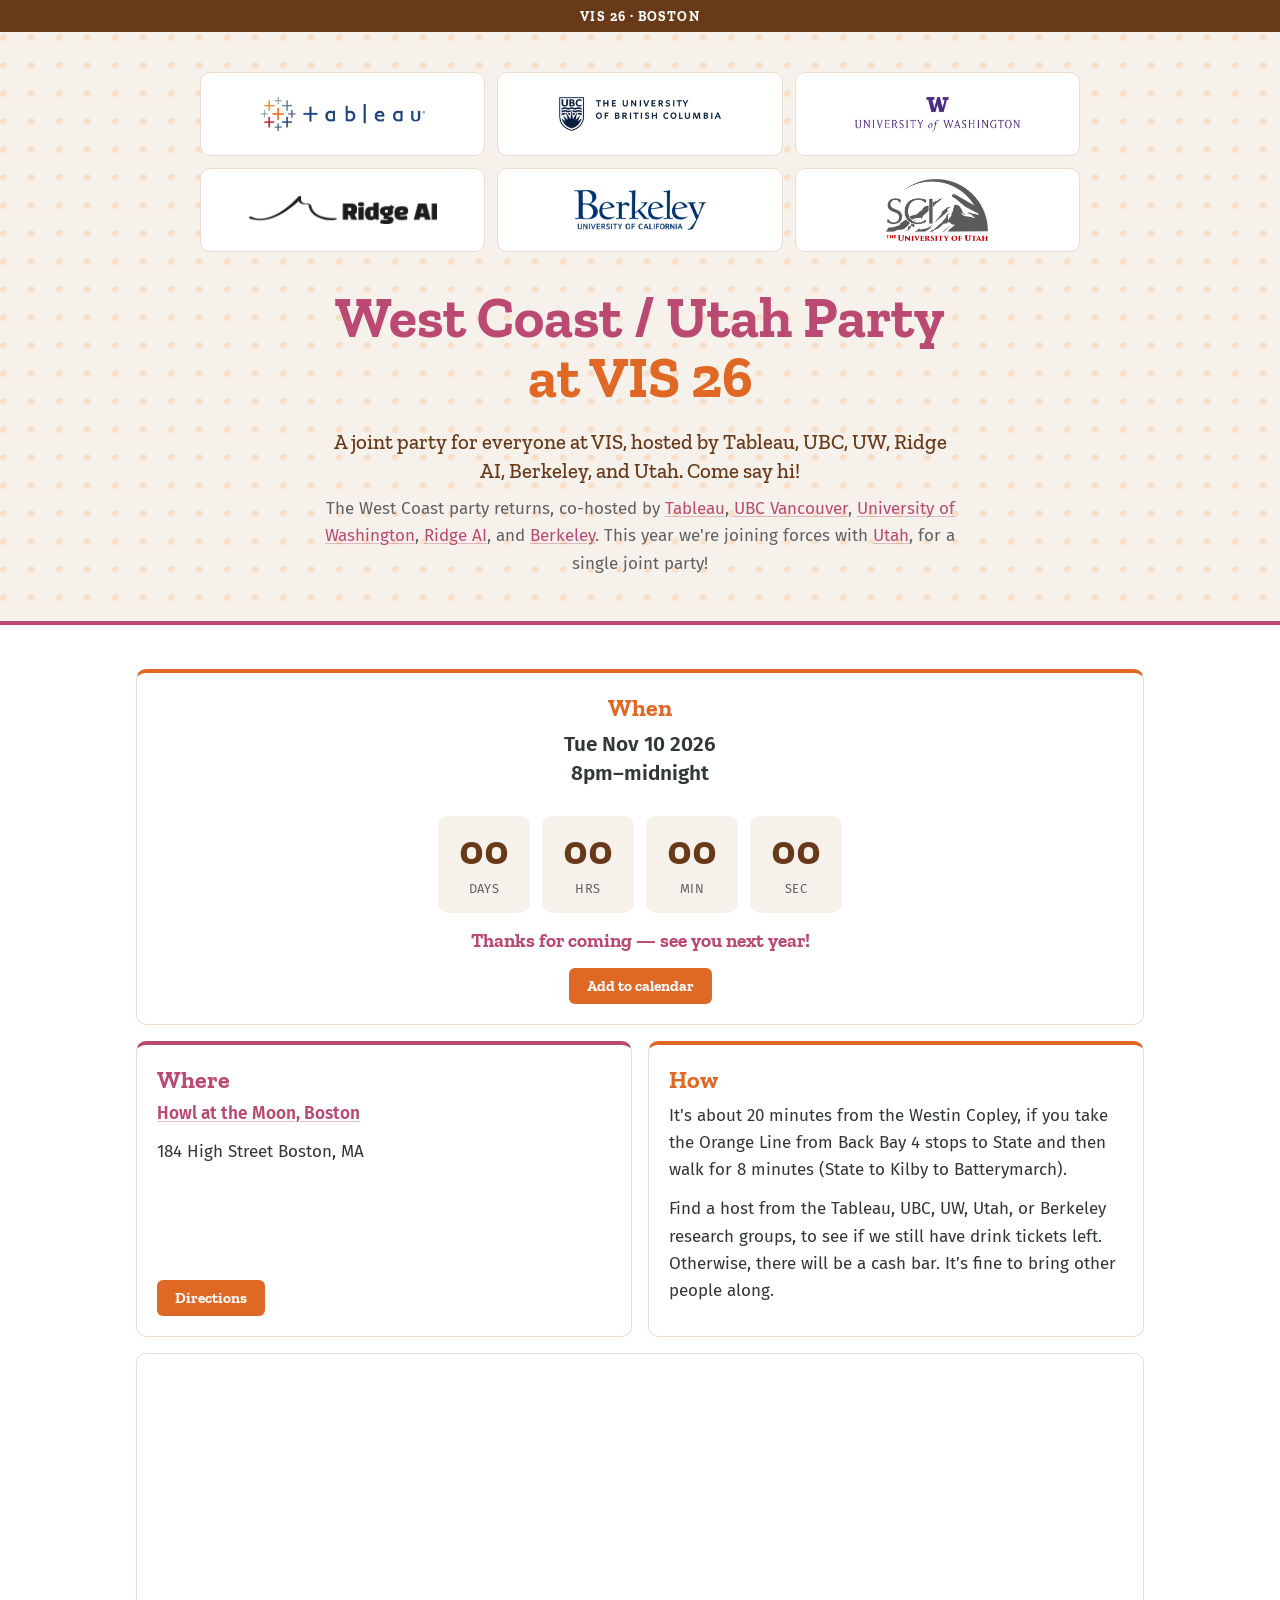
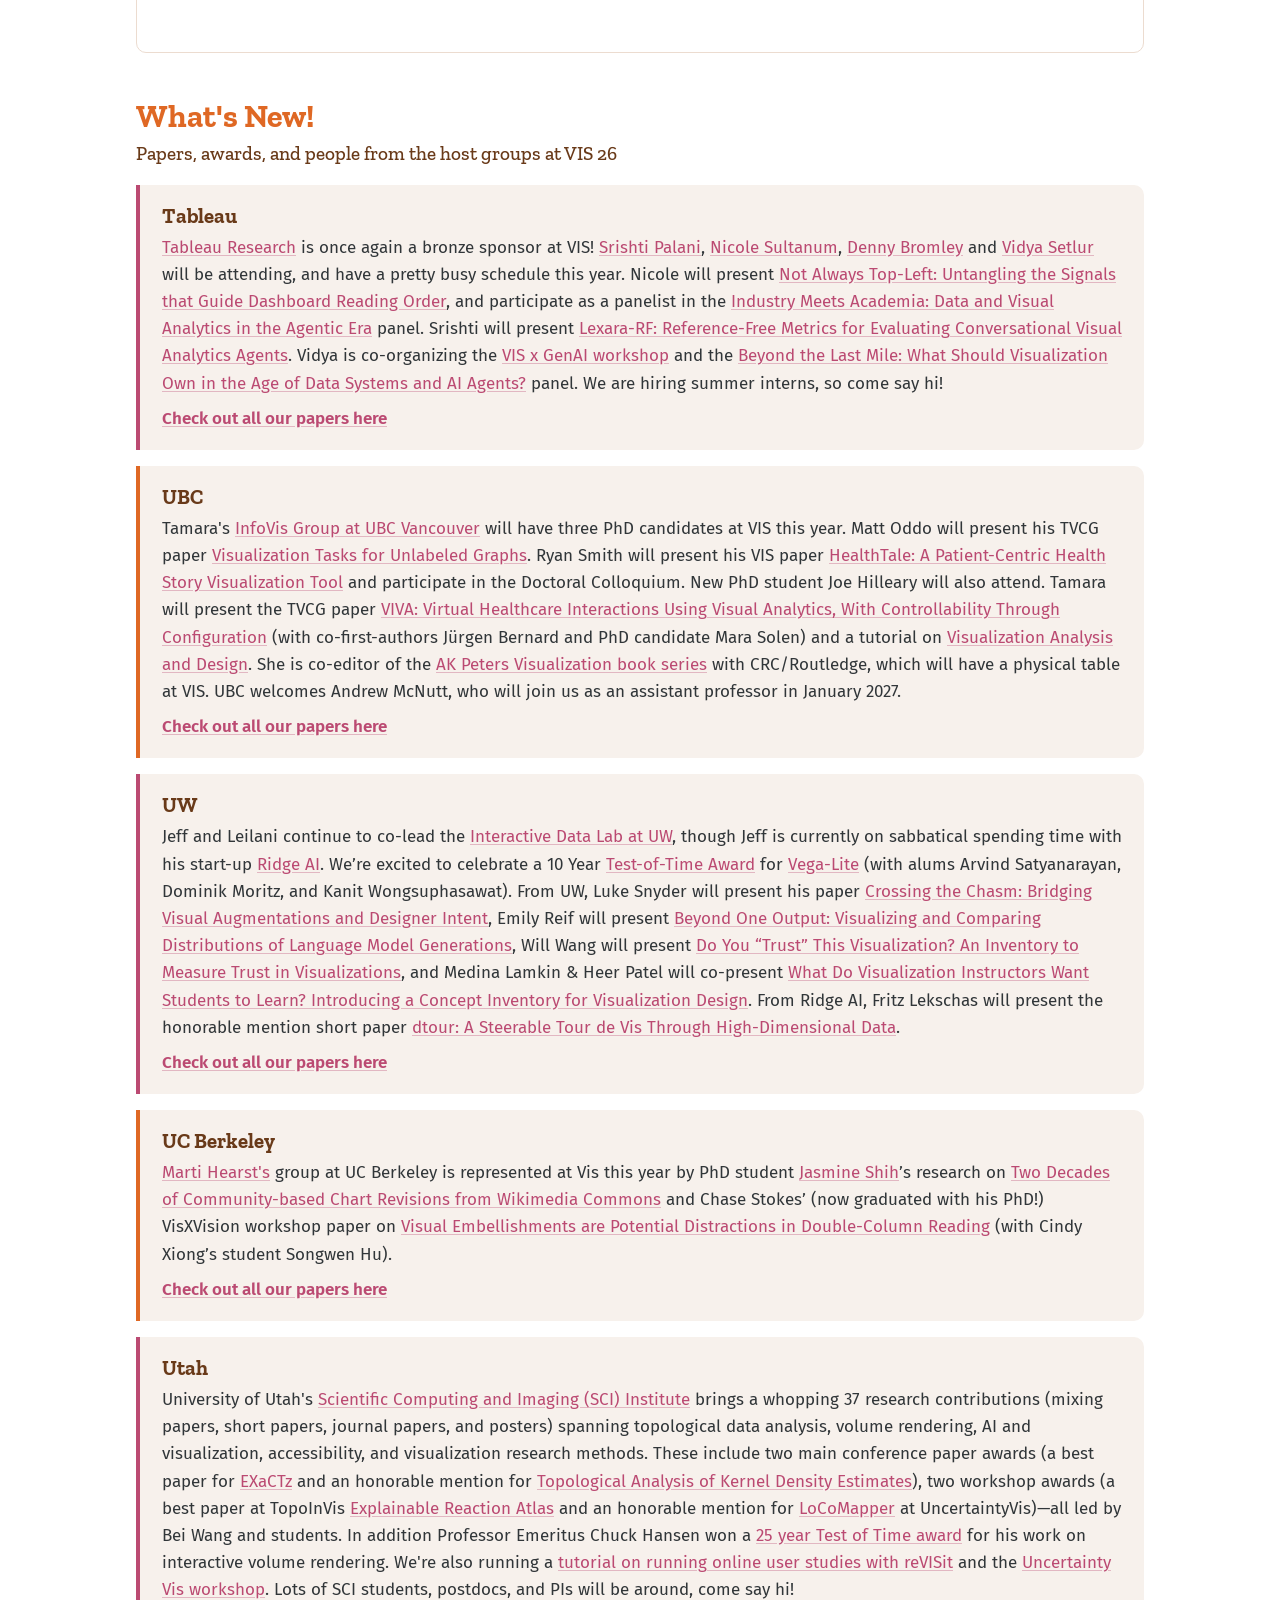
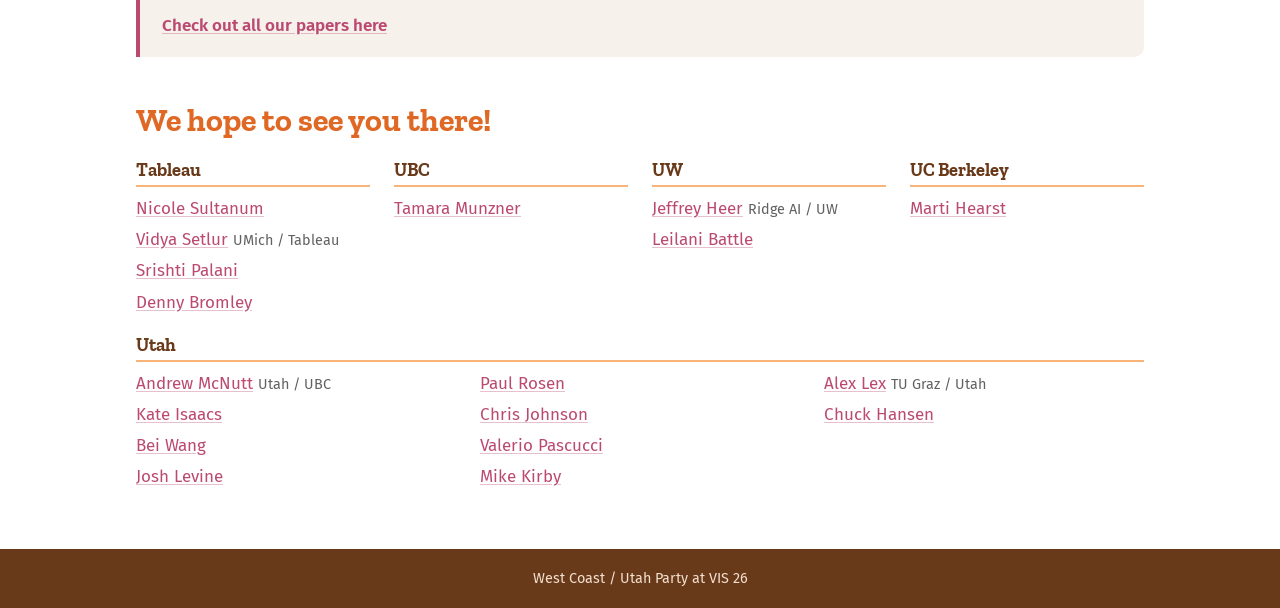
==== commit 2b3d5bbb: "Add Denny Bromley to Tableau blurb and hosts Co-Authored-By: Claude Opus 5.5 <noreply@anthropic.com>" ====
--- a/index.html
+++ b/index.html
@@ -89,7 +89,7 @@
       <div class="news">
         <article>
           <h3>Tableau</h3>
-          <p><a href="https://www.tableau.com/research">Tableau Research</a> is once again a bronze sponsor at VIS! <a href="https://www.tableau.com/research/people/srishti-palani">Srishti Palani</a>, <a href="https://www.tableau.com/research/people/nicole-sultanum">Nicole Sultanum</a>, and <a href="https://www.tableau.com/research/people/vidya-setlur">Vidya Setlur</a> will be attending, and have a pretty busy schedule this year. Nicole will present <a href="https://www.tableau.com/research/publications/reading-order">Not Always Top-Left: Untangling the Signals that Guide Dashboard Reading Order</a>, and participate as a panelist in the <a href="https://ieeevis.org/year/2026/program/session/v-panels-industry-meets-academia-panel3/">Industry Meets Academia: Data and Visual Analytics in the Agentic Era</a> panel. Srishti will present <a href="https://www.tableau.com/research/publications/lexara-rf">Lexara-RF: Reference-Free Metrics for Evaluating Conversational Visual Analytics Agents</a>. Vidya is co-organizing the <a href="https://visxgenai.github.io/">VIS x GenAI workshop</a> and the <a href="https://ieeevis.org/year/2026/program/session/v-panels-beyond-the-last-mile-panel7/">Beyond the Last Mile: What Should Visualization Own in the Age of Data Systems and AI Agents?</a> panel. We are hiring summer interns, so come say hi!</p>
+          <p><a href="https://www.tableau.com/research">Tableau Research</a> is once again a bronze sponsor at VIS! <a href="https://www.tableau.com/research/people/srishti-palani">Srishti Palani</a>, <a href="https://www.tableau.com/research/people/nicole-sultanum">Nicole Sultanum</a>, <a href="https://www.tableau.com/research/people/dennis-bromley">Denny Bromley</a> and <a href="https://www.tableau.com/research/people/vidya-setlur">Vidya Setlur</a> will be attending, and have a pretty busy schedule this year. Nicole will present <a href="https://www.tableau.com/research/publications/reading-order">Not Always Top-Left: Untangling the Signals that Guide Dashboard Reading Order</a>, and participate as a panelist in the <a href="https://ieeevis.org/year/2026/program/session/v-panels-industry-meets-academia-panel3/">Industry Meets Academia: Data and Visual Analytics in the Agentic Era</a> panel. Srishti will present <a href="https://www.tableau.com/research/publications/lexara-rf">Lexara-RF: Reference-Free Metrics for Evaluating Conversational Visual Analytics Agents</a>. Vidya is co-organizing the <a href="https://visxgenai.github.io/">VIS x GenAI workshop</a> and the <a href="https://ieeevis.org/year/2026/program/session/v-panels-beyond-the-last-mile-panel7/">Beyond the Last Mile: What Should Visualization Own in the Age of Data Systems and AI Agents?</a> panel. We are hiring summer interns, so come say hi!</p>
           <p class="more"><a href="https://ieeevis.org/year/2026/program/content/?search=tableau&amp;view=time">Check out all our papers here</a></p>
         </article>
         <article>
@@ -124,6 +124,7 @@
             <li><a href="https://www.tableau.com/research/people/nicole-sultanum">Nicole Sultanum</a></li>
             <li><a href="https://www.si.umich.edu/people/vidya-setlur">Vidya Setlur</a> <span>UMich / Tableau</span></li>
             <li><a href="https://www.tableau.com/research/people/srishti-palani">Srishti Palani</a></li>
+            <li><a href="https://www.tableau.com/research/people/dennis-bromley">Denny Bromley</a></li>
           </ul>
         </div>
         <div>
